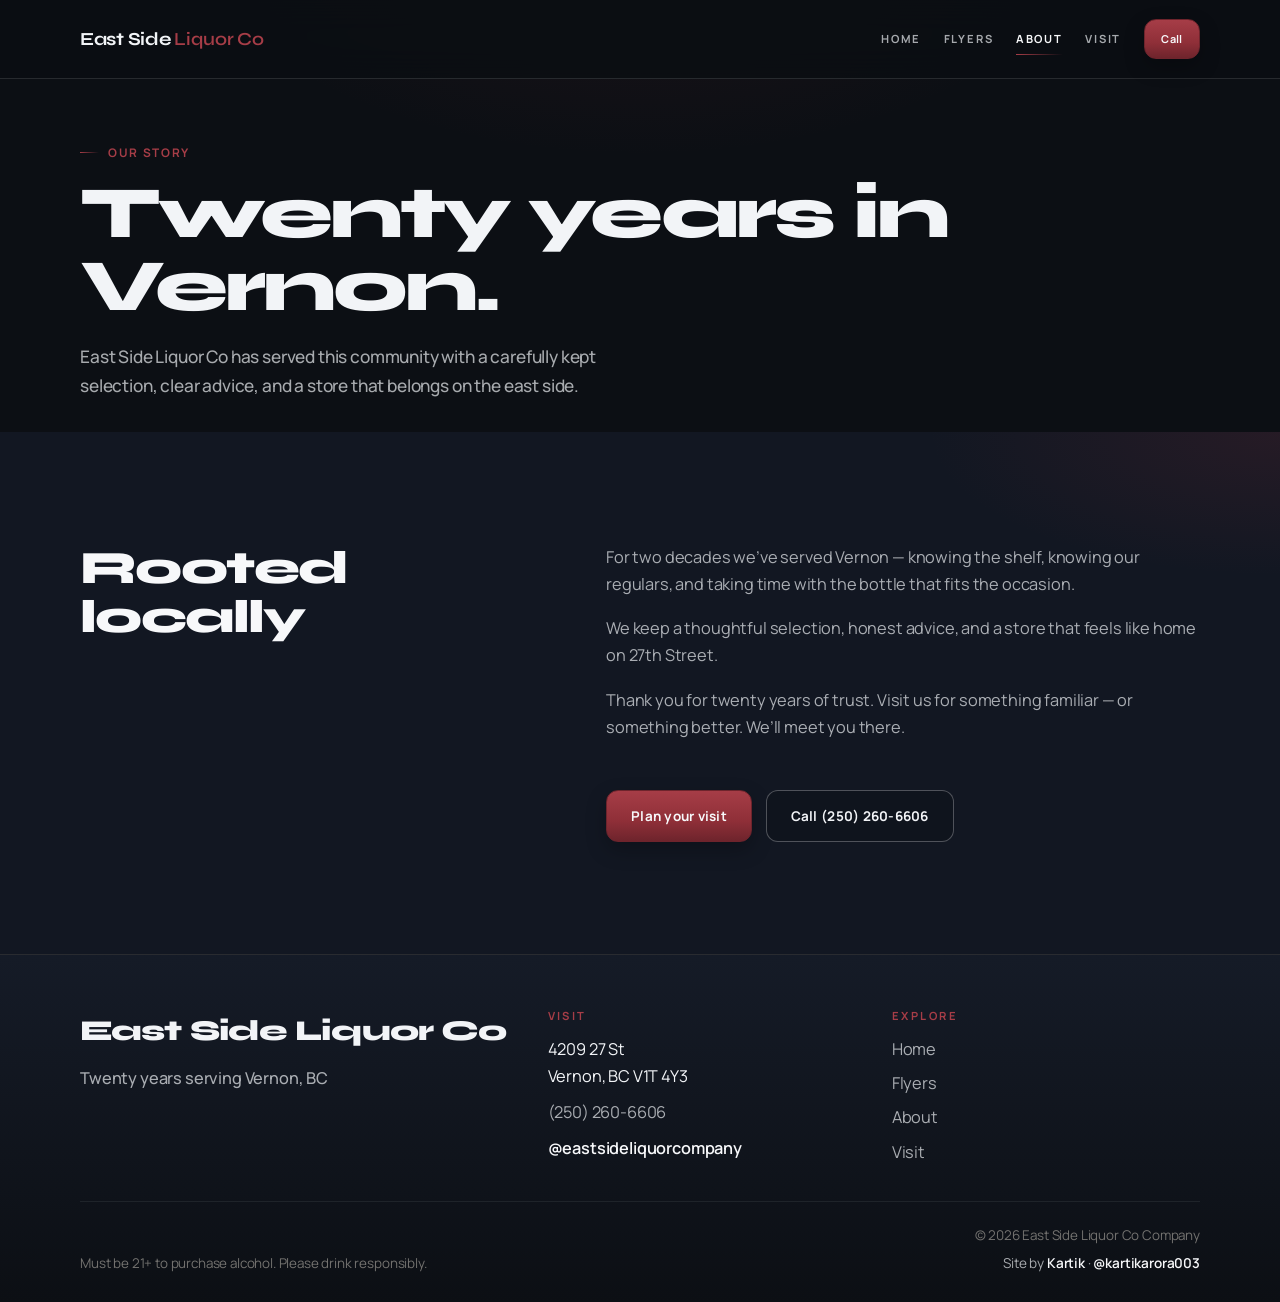
==== about.html @ 979daaba "update" ====
<!DOCTYPE html>
<html lang="en">
  <head>
    <meta charset="UTF-8" />
    <meta
      name="viewport"
      content="width=device-width, initial-scale=1, viewport-fit=cover"
    />
    <meta name="theme-color" content="#0c0f14" />
    <title>About | East Side Liquor Co</title>
    <meta
      name="description"
      content="Meet East Side Liquor Co — a neighborhood bottle shop with sharp shelves and honest advice."
    />
    <link rel="stylesheet" href="css/styles.css" />
  </head>
  <body>
    <div class="site-shell">
      <header class="header" data-header>
        <div class="container header-inner">
          <a class="brand" href="index.html" aria-label="East Side Liquor Co"
            >East Side <span>Liquor Co</span></a
          >
          <nav class="nav nav-desktop" aria-label="Primary">
            <a class="nav-link" href="index.html">Home</a>
            <a class="nav-link" href="flyers.html">Flyers</a>
            <a class="nav-link is-active" href="about.html">About</a>
            <a class="nav-link" href="visit.html">Visit</a>
            <a class="btn btn-primary" href="tel:+12502606606">Call</a>
          </nav>
          <button
            class="menu-btn"
            type="button"
            data-menu-btn
            aria-expanded="false"
            aria-controls="mobile-nav"
            aria-label="Open menu"
          >
            <span></span>
          </button>
        </div>
        <div class="container mobile-panel" id="mobile-nav" data-mobile-panel>
          <a class="nav-link" href="index.html">Home</a>
          <a class="nav-link" href="flyers.html">Flyers</a>
          <a class="nav-link is-active" href="about.html">About</a>
          <a class="nav-link" href="visit.html">Visit</a>
          <a class="btn btn-primary" href="tel:+12502606606">Call (250) 260-6606</a>
        </div>
      </header>

      <main class="site-main">
        <section class="container page-hero">
          <div class="reveal">
            <span class="section-label">Our Story</span>
            <h1 class="page-title">Twenty years in Vernon.</h1>
            <p class="page-lead">
              East Side Liquor Co has served this community with a carefully kept selection, clear
              advice, and a store that belongs on the east side.
            </p>
          </div>
        </section>

        <section class="section story">
          <div class="container story-grid">
            <div class="reveal">
              <h2 class="story-title">Rooted locally</h2>
            </div>
            <div class="story-copy reveal">
              <p>
                For two decades we’ve served Vernon — knowing the shelf, knowing our regulars, and
                taking time with the bottle that fits the occasion.
              </p>
              <p>
                We keep a thoughtful selection, honest advice, and a store that feels like home on
                27th Street.
              </p>
              <p>
                Thank you for twenty years of trust. Visit us for something familiar — or something
                better. We’ll meet you there.
              </p>
              <div class="ctas">
                <a class="btn btn-primary" href="visit.html">Plan your visit</a>
                <a class="btn btn-ghost" href="tel:+12502606606">Call (250) 260-6606</a>
              </div>
            </div>
          </div>
        </section>
      </main>

      <footer class="footer">
        <div class="container footer-grid">
          <div>
            <p class="footer-brand">East Side Liquor Co</p>
            <p class="footer-tag">Twenty years serving Vernon, BC</p>
          </div>
          <div>
            <p class="footer-label">Visit</p>
            <p>4209 27 St</p>
            <p>Vernon, BC V1T 4Y3</p>
            <a class="phone" href="tel:+12502606606">(250) 260-6606</a>
            <a
              class="social-link"
              href="https://www.instagram.com/eastsideliquorcompany/"
              target="_blank"
              rel="noopener noreferrer"
              >@eastsideliquorcompany</a
            >
          </div>
          <div>
            <p class="footer-label">Explore</p>
            <nav class="footer-links" aria-label="Footer">
              <a href="index.html">Home</a>
              <a href="flyers.html">Flyers</a>
              <a href="about.html">About</a>
              <a href="visit.html">Visit</a>
            </nav>
          </div>
        </div>
        <div class="container footer-bottom">
          <p>Must be 21+ to purchase alcohol. Please drink responsibly.</p>
          <div class="footer-meta">
            <p>© 2026 East Side Liquor Co Company</p>
            <p class="site-credit">
              Site by
              <a
                href="https://www.instagram.com/kartikarora003/"
                target="_blank"
                rel="noopener noreferrer"
                >Kartik</a
              >
              ·
              <a
                href="https://www.instagram.com/kartikarora003/"
                target="_blank"
                rel="noopener noreferrer"
                >@kartikarora003</a
              >
            </p>
          </div>
        </div>
      </footer>
    </div>
    <script src="js/main.js"></script>
  </body>
</html>
---- css/styles.css ----
@import url("https://fonts.googleapis.com/css2?family=Manrope:wght@400;500;600;700;800&family=Syne:wght@500;600;700;800&display=swap");

:root {
  --wood: #0c0f14;
  --wood-soft: #14181f;
  --panel: #1b212b;
  --parchment: #f2f4f7;
  --parchment-muted: rgba(242, 244, 247, 0.68);
  --cream: #f7f8fa;
  --oxblood: #8f2f38;
  --oxblood-soft: #a63d47;
  --oxblood-deep: #6e242c;
  --line: rgba(242, 244, 247, 0.12);
  --line-soft: rgba(242, 244, 247, 0.07);
  --shadow: 0 18px 40px rgba(0, 0, 0, 0.32);
  --radius: 12px;
  --radius-sm: 10px;
  --max: 1120px;
  --header-h: 78px;
  --font-display: "Syne", "Segoe UI", sans-serif;
  --font-body: "Manrope", "Segoe UI", sans-serif;

  /* aliases for shared component names */
  --night: var(--wood);
  --night-soft: var(--wood-soft);
  --bg: var(--wood);
  --bg-soft: var(--wood-soft);
  --surface: var(--panel);
  --ink: var(--parchment);
  --ink-soft: var(--parchment-muted);
  --muted: var(--parchment-muted);
  --accent: var(--oxblood-soft);
  --accent-soft: var(--cream);
  --accent-warm: var(--cream);
  --champagne: var(--oxblood-soft);
  --gold: var(--oxblood-soft);
  --gold-soft: var(--cream);
  --gold-deep: var(--oxblood-deep);
  --ivory: var(--parchment);
  --ivory-muted: var(--parchment-muted);
  --mist: rgba(240, 232, 220, 0.45);
  --lake: var(--cream);
}

* {
  box-sizing: border-box;
  padding: 0;
  margin: 0;
}

html {
  scroll-behavior: smooth;
  -webkit-text-size-adjust: 100%;
  text-size-adjust: 100%;
}

html,
body {
  width: 100%;
  max-width: 100%;
  overflow-x: clip;
}

body {
  min-height: 100vh;
  min-height: 100dvh;
  color: var(--parchment);
  background:
    radial-gradient(ellipse 70% 40% at 50% -10%, rgba(143, 47, 56, 0.16), transparent 55%),
    var(--wood);
  font-family: var(--font-body);
  font-size: 1.02rem;
  line-height: 1.65;
  letter-spacing: -0.01em;
  -webkit-font-smoothing: antialiased;
  padding-left: env(safe-area-inset-left);
  padding-right: env(safe-area-inset-right);
}

body.menu-open {
  overflow: hidden;
  touch-action: none;
}

a {
  color: inherit;
  text-decoration: none;
}

img,
video {
  max-width: 100%;
  display: block;
}

ul,
ol {
  list-style: none;
}

::selection {
  background: var(--oxblood);
  color: var(--cream);
}

.site-shell {
  min-height: 100vh;
  display: flex;
  flex-direction: column;
}

.site-main {
  flex: 1;
}

.container {
  width: min(100% - 2.5rem, var(--max));
  margin-inline: auto;
}

iframe {
  max-width: 100%;
  border: 0;
}

.section {
  padding: clamp(4.5rem, 9vw, 7rem) 0;
}

.section-label {
  display: inline-flex;
  align-items: center;
  gap: 0.55rem;
  margin-bottom: 0.9rem;
  color: var(--oxblood-soft);
  font-size: 0.74rem;
  font-weight: 700;
  letter-spacing: 0.14em;
  text-transform: uppercase;
}

.section-label::before {
  content: "";
  width: 1.2rem;
  height: 1px;
  background: linear-gradient(90deg, var(--oxblood-soft), transparent);
}

.section-title {
  font-family: var(--font-display);
  font-size: clamp(2.35rem, 4.8vw, 3.35rem);
  font-weight: 700;
  font-style: normal;
  line-height: 1.08;
  letter-spacing: -0.028em;
  max-width: 16ch;
  color: var(--parchment);
  background: none;
}

.section-lead {
  margin-top: 1.1rem;
  max-width: 36rem;
  color: var(--parchment-muted);
  font-size: 1.05rem;
  font-weight: 500;
}

.btn {
  position: relative;
  overflow: hidden;
  display: inline-flex;
  align-items: center;
  justify-content: center;
  gap: 0.5rem;
  min-height: 3.15rem;
  padding: 0.85rem 1.5rem;
  border: 1px solid transparent;
  border-radius: 12px;
  font-family: var(--font-body);
  font-size: 0.84rem;
  font-weight: 700;
  letter-spacing: 0.02em;
  text-transform: none;
  cursor: pointer;
  transition: transform 0.2s ease, background 0.2s ease, border-color 0.2s ease,
    color 0.2s ease, box-shadow 0.2s ease;
  -webkit-tap-highlight-color: transparent;
  touch-action: manipulation;
}

.btn::after {
  content: "";
  position: absolute;
  inset: 0;
  background: linear-gradient(
    120deg,
    transparent 20%,
    rgba(255, 255, 255, 0.14) 45%,
    transparent 70%
  );
  transform: translateX(-120%);
  transition: transform 0.55s ease;
}

.btn:hover {
  transform: translateY(-3px);
}

.btn:hover::after {
  transform: translateX(120%);
}

.btn-primary {
  background: linear-gradient(180deg, var(--oxblood-soft), var(--oxblood) 60%, var(--oxblood-deep));
  color: var(--cream);
  border-color: var(--oxblood-deep);
  box-shadow: 0 8px 20px rgba(0, 0, 0, 0.25);
}

.btn-primary:hover {
  background: linear-gradient(180deg, #b54852, var(--oxblood-soft) 55%, var(--oxblood));
  box-shadow: 0 12px 24px rgba(110, 36, 44, 0.28);
}

.btn-ghost {
  border-color: rgba(242, 244, 247, 0.28);
  color: var(--parchment);
  background: rgba(12, 15, 20, 0.35);
}

.btn-ghost:hover {
  border-color: rgba(242, 244, 247, 0.55);
  color: var(--cream);
  background: rgba(143, 47, 56, 0.22);
}

.btn-sm {
  padding: 0.55rem 0.95rem;
  font-size: 0.68rem;
}

.reveal {
  opacity: 0;
  transform: translateY(28px);
  filter: blur(4px);
  transition:
    opacity 0.85s cubic-bezier(0.22, 1, 0.36, 1),
    transform 0.85s cubic-bezier(0.22, 1, 0.36, 1),
    filter 0.85s cubic-bezier(0.22, 1, 0.36, 1);
  transition-delay: var(--reveal-delay, 0ms);
}

.reveal.is-visible {
  opacity: 1;
  transform: translateY(0);
  filter: blur(0);
}

.reveal-left {
  transform: translateX(-28px);
}

.reveal-left.is-visible {
  transform: translateX(0);
}

.reveal-scale {
  transform: translateY(18px) scale(0.96);
}

.reveal-scale.is-visible {
  transform: translateY(0) scale(1);
}

.services-row .reveal:nth-child(1),
.specials-grid .reveal:nth-child(1),
.why-list .reveal:nth-child(1),
.community-points .reveal:nth-child(1),
.promo-grid .reveal:nth-child(1) {
  --reveal-delay: 0ms;
}

.services-row .reveal:nth-child(2),
.specials-grid .reveal:nth-child(2),
.why-list .reveal:nth-child(2),
.community-points .reveal:nth-child(2),
.promo-grid .reveal:nth-child(2) {
  --reveal-delay: 90ms;
}

.services-row .reveal:nth-child(3),
.specials-grid .reveal:nth-child(3),
.why-list .reveal:nth-child(3),
.community-points .reveal:nth-child(3),
.promo-grid .reveal:nth-child(3) {
  --reveal-delay: 180ms;
}

.services-row .reveal:nth-child(4),
.specials-grid .reveal:nth-child(4),
.community-points .reveal:nth-child(4),
.promo-grid .reveal:nth-child(4) {
  --reveal-delay: 270ms;
}

.promo-grid .reveal:nth-child(5) {
  --reveal-delay: 360ms;
}

.promo-grid .reveal:nth-child(6) {
  --reveal-delay: 450ms;
}

/* Header */
.header {
  position: fixed;
  inset: 0 0 auto;
  z-index: 2100;
  min-height: var(--header-h);
  border-bottom: 1px solid transparent;
  transition: background 0.25s ease, border-color 0.25s ease, backdrop-filter 0.25s ease;
}

.header.is-scrolled,
.header:not(.header-home) {
  background: rgba(11, 14, 19, 0.88);
  border-bottom-color: var(--line);
  backdrop-filter: blur(16px);
}

.header-inner {
  height: var(--header-h);
  display: flex;
  align-items: center;
  justify-content: space-between;
  gap: 1.5rem;
}

.brand {
  font-family: var(--font-display);
  font-size: 1.15rem;
  font-weight: 700;
  letter-spacing: -0.015em;
  line-height: 1;
  text-transform: none;
  color: var(--parchment);
}

.brand span {
  color: var(--oxblood-soft);
  font-style: normal;
  font-weight: 600;
  text-transform: none;
  letter-spacing: -0.015em;
}

.nav {
  display: flex;
  align-items: center;
  gap: 1.4rem;
}

.nav-link {
  position: relative;
  font-size: 0.7rem;
  font-weight: 700;
  letter-spacing: 0.16em;
  text-transform: uppercase;
  color: var(--parchment-muted);
  transition: color 0.25s ease;
}

.nav-link::after {
  content: "";
  position: absolute;
  left: 0;
  bottom: -0.4rem;
  width: 100%;
  height: 1px;
  background: linear-gradient(90deg, var(--oxblood-soft), transparent);
  transform: scaleX(0);
  transform-origin: left center;
  transition: transform 0.35s cubic-bezier(0.22, 1, 0.36, 1);
}

.nav-link:hover,
.nav-link.is-active {
  color: var(--cream);
}

.nav-link:hover::after,
.nav-link.is-active::after {
  transform: scaleX(1);
}

.nav .btn {
  min-height: 2.45rem;
  padding: 0.5rem 1.05rem;
  font-size: 0.68rem;
}

.menu-btn {
  display: none;
  width: 2.75rem;
  height: 2.75rem;
  border: 1px solid rgba(240, 232, 220, 0.35);
  border-radius: 10px;
  background: transparent;
  color: var(--parchment);
  cursor: pointer;
  flex-shrink: 0;
  -webkit-tap-highlight-color: transparent;
}

.menu-btn span,
.menu-btn span::before,
.menu-btn span::after {
  display: block;
  width: 1.05rem;
  height: 1.5px;
  margin: 0 auto;
  background: currentColor;
  position: relative;
}

.menu-btn span::before,
.menu-btn span::after {
  content: "";
  position: absolute;
  left: 0;
}

.menu-btn span::before {
  top: -6px;
}

.menu-btn span::after {
  top: 6px;
}

.mobile-panel {
  display: none;
}

/* Hero */
.hero {
  position: relative;
  min-height: 100svh;
  display: grid;
  align-items: end;
  overflow: hidden;
  isolation: isolate;
}

.hero-visual {
  position: absolute;
  inset: 0;
  z-index: -1;
}

.hero-photo {
  position: absolute;
  inset: 0;
  width: 100%;
  height: 100%;
  object-fit: cover;
  object-position: center 35%;
  transform: scale(1.08) translate3d(0, var(--hero-shift, 0px), 0);
  will-change: transform;
  animation: drift 22s ease-in-out infinite alternate;
  filter: saturate(0.98) contrast(1.04) brightness(0.98);
  transition: transform 0.12s linear;
}

.hero-sky {
  position: absolute;
  inset: 0;
  background:
    linear-gradient(115deg, rgba(12, 15, 20, 0.9) 0%, rgba(12, 15, 20, 0.38) 48%, rgba(12, 15, 20, 0.58) 100%),
    linear-gradient(180deg, rgba(12, 15, 20, 0.22) 0%, rgba(12, 15, 20, 0.4) 45%, rgba(12, 15, 20, 0.96) 100%);
}

.hero-bloom {
  position: absolute;
  inset: 14% 8% auto auto;
  width: min(42vw, 380px);
  height: min(42vw, 380px);
  border-radius: 50%;
  background: radial-gradient(circle, rgba(143, 47, 56, 0.22), transparent 70%);
  filter: blur(18px);
  animation: pulse 8s ease-in-out infinite;
}

.hero-orb {
  position: absolute;
  border-radius: 50%;
  pointer-events: none;
  filter: blur(2px);
  opacity: 0.55;
}

.hero-orb--a {
  width: 140px;
  height: 140px;
  left: 12%;
  top: 28%;
  background: radial-gradient(circle, rgba(247, 248, 250, 0.14), transparent 70%);
  animation: float-orb 9s ease-in-out infinite;
}

.hero-orb--b {
  width: 90px;
  height: 90px;
  right: 22%;
  bottom: 22%;
  background: radial-gradient(circle, rgba(166, 61, 71, 0.28), transparent 70%);
  animation: float-orb 11s ease-in-out infinite reverse;
}

.hero-vignette {
  position: absolute;
  inset: 0;
  box-shadow: inset 0 0 110px 36px rgba(0, 0, 0, 0.32);
  pointer-events: none;
}

.hero-content {
  position: relative;
  z-index: 1;
  padding: calc(var(--header-h) + 4.5rem) 0 5.5rem;
  max-width: 44rem;
}

.kicker {
  display: inline-flex;
  align-items: center;
  gap: 0.55rem;
  margin-bottom: 1rem;
  padding: 0.38rem 0.8rem;
  border: 1px solid rgba(166, 61, 71, 0.35);
  border-radius: 10px;
  background: rgba(143, 47, 56, 0.14);
  color: var(--cream);
  font-size: 0.74rem;
  font-weight: 700;
  letter-spacing: 0.1em;
  text-transform: uppercase;
  animation: rise 0.9s ease both;
}

.kicker::before {
  content: "";
  width: 0.4rem;
  height: 0.4rem;
  border-radius: 50%;
  background: var(--oxblood-soft);
}

.hero-rule {
  display: none;
}

.brand-hero {
  display: grid;
  gap: 0.02em;
  animation: rise 1.05s ease 0.08s both;
}

.brand-top,
.brand-bottom {
  font-family: var(--font-display);
  line-height: 0.9;
}

.brand-top {
  font-size: clamp(3.7rem, 11vw, 6.6rem);
  font-weight: 700;
  font-style: normal;
  color: var(--parchment);
  letter-spacing: -0.04em;
  text-shadow: 0 8px 28px rgba(0, 0, 0, 0.4);
  text-transform: none;
}

.brand-bottom {
  font-size: clamp(2.4rem, 7.5vw, 4.4rem);
  font-weight: 600;
  letter-spacing: -0.025em;
  text-transform: none;
  color: var(--cream);
  text-shadow: 0 6px 22px rgba(0, 0, 0, 0.3);
}

.tagline {
  margin-top: 1.35rem;
  max-width: 32rem;
  color: var(--parchment-muted);
  font-size: clamp(1.05rem, 2vw, 1.2rem);
  font-style: normal;
  font-weight: 500;
  animation: rise 1.15s ease 0.12s both;
}

.ctas {
  display: flex;
  flex-wrap: wrap;
  gap: 0.85rem;
  margin-top: 2rem;
  animation: rise 1.25s ease 0.18s both;
}

.hero-status {
  display: flex;
  flex-wrap: wrap;
  align-items: center;
  gap: 0.85rem;
  margin-top: 1.4rem;
  color: var(--parchment-muted);
  font-size: 0.92rem;
}

/* Promo motion banner */
.promo-banner {
  position: relative;
  z-index: 3;
  overflow: hidden;
  border-block: 1px solid rgba(166, 61, 71, 0.35);
  background: linear-gradient(90deg, #1a1216 0%, #2a1518 45%, #1a1216 100%);
  mask-image: linear-gradient(90deg, transparent, #000 4%, #000 96%, transparent);
}

.promo-banner__track {
  display: flex;
  width: max-content;
  animation: promo-marquee 40s linear infinite;
}

.promo-banner:hover .promo-banner__track {
  animation-play-state: paused;
}

.promo-banner__group {
  display: flex;
  align-items: center;
  gap: 1.35rem;
  padding: 0.85rem 1.35rem;
  white-space: nowrap;
}

.promo-banner__item {
  color: var(--parchment-muted);
  font-size: 0.92rem;
  font-weight: 500;
  letter-spacing: 0.01em;
}

.promo-banner__item strong {
  color: var(--cream);
  font-weight: 700;
  letter-spacing: 0.04em;
  text-transform: uppercase;
  font-size: 0.78rem;
}

.promo-banner__dot {
  width: 0.35rem;
  height: 0.35rem;
  border-radius: 50%;
  background: var(--oxblood-soft);
  box-shadow: 0 0 10px rgba(166, 61, 71, 0.55);
  flex-shrink: 0;
}

@keyframes promo-marquee {
  from {
    transform: translateX(0);
  }
  to {
    transform: translateX(-50%);
  }
}

/* Services */
.services {
  padding: 2rem 0 0;
  margin-top: 0;
  position: relative;
  z-index: 2;
}

.services-row {
  display: grid;
  grid-template-columns: repeat(4, 1fr);
  gap: 0.75rem;
}

.service {
  position: relative;
  padding: 1.35rem 1.2rem;
  border: 1px solid var(--line);
  border-radius: var(--radius);
  background: linear-gradient(165deg, rgba(27, 33, 43, 0.96), rgba(14, 17, 23, 0.92));
  box-shadow: var(--shadow);
  transition: border-color 0.25s ease, transform 0.25s ease, background 0.25s ease;
}

.service:hover {
  border-color: transparent;
  transform: translateY(-5px);
  background: linear-gradient(165deg, rgba(32, 39, 51, 0.98), rgba(16, 19, 26, 0.95));
  box-shadow: 0 18px 36px rgba(0, 0, 0, 0.3);
}

/* Animated hover frame lines */
.hover-lines {
  position: relative;
  isolation: isolate;
}

.hover-lines::before,
.hover-lines::after {
  content: "";
  position: absolute;
  inset: 0;
  pointer-events: none;
  z-index: 2;
  transition: transform 0.5s cubic-bezier(0.22, 1, 0.36, 1);
}

.hover-lines::before {
  border-top: 1px solid rgba(247, 248, 250, 0.8);
  border-bottom: 1px solid rgba(247, 248, 250, 0.8);
  transform: scaleX(0);
  transform-origin: center;
}

.hover-lines::after {
  border-left: 1px solid rgba(166, 61, 71, 0.9);
  border-right: 1px solid rgba(166, 61, 71, 0.9);
  transform: scaleY(0);
  transform-origin: center;
}

.hover-lines:hover::before,
.hover-lines:focus-within::before {
  transform: scaleX(1);
}

.hover-lines:hover::after,
.hover-lines:focus-within::after {
  transform: scaleY(1);
}

.service span {
  display: inline-block;
  margin-bottom: 0.65rem;
  color: var(--gold);
  font-size: 0.85rem;
}

.service h3 {
  font-family: var(--font-display);
  font-size: 1.25rem;
  font-style: normal;
  font-weight: 700;
  letter-spacing: -0.02em;
  margin-bottom: 0.4rem;
}

.service p {
  color: var(--parchment-muted);
  font-size: 0.92rem;
}

/* Why */
.why {
  background:
    radial-gradient(ellipse 45% 40% at 0% 0%, rgba(143, 47, 56, 0.12), transparent 55%),
    var(--wood);
}

.why-list {
  margin-top: 3rem;
  display: grid;
  grid-template-columns: repeat(3, 1fr);
  gap: 1rem;
}

.why-item {
  display: grid;
  gap: 0.75rem;
  padding: 1.55rem 1.35rem;
  border: 1px solid var(--line-soft);
  border-radius: var(--radius);
  background: linear-gradient(165deg, rgba(28, 35, 50, 0.9), rgba(14, 18, 26, 0.75));
  transition: border-color 0.25s ease, transform 0.25s ease, background 0.25s ease;
}

.why-item:hover {
  border-color: transparent;
  transform: translateY(-4px);
  background: linear-gradient(165deg, rgba(36, 45, 64, 0.95), rgba(16, 20, 30, 0.85));
  box-shadow: var(--shadow);
}

/* Delivery — luxury panel */
.delivery {
  position: relative;
  overflow: hidden;
  padding-block: clamp(3.75rem, 8vw, 6.5rem);
  background:
    radial-gradient(ellipse 45% 60% at 8% 40%, rgba(143, 47, 56, 0.18), transparent 60%),
    radial-gradient(ellipse 40% 50% at 92% 70%, rgba(166, 61, 71, 0.1), transparent 55%),
    linear-gradient(180deg, #0b0e13 0%, #12171f 48%, #0b0e13 100%);
}

.delivery-glow {
  position: absolute;
  inset: 12% auto auto 58%;
  width: min(48vw, 480px);
  height: min(48vw, 480px);
  border-radius: 50%;
  background: radial-gradient(circle, rgba(166, 61, 71, 0.16), transparent 70%);
  pointer-events: none;
  animation: delivery-pulse 8s ease-in-out infinite;
}

.delivery-sheen {
  position: absolute;
  inset: 0;
  pointer-events: none;
  background: linear-gradient(
    105deg,
    transparent 35%,
    rgba(247, 248, 250, 0.03) 48%,
    transparent 62%
  );
  background-size: 220% 100%;
  animation: delivery-sheen 9s ease-in-out infinite;
}

.delivery-panel {
  position: relative;
  z-index: 1;
  padding: clamp(1.75rem, 4vw, 3rem);
  border: 1px solid rgba(242, 244, 247, 0.1);
  border-radius: 18px;
  background:
    linear-gradient(145deg, rgba(28, 33, 42, 0.72), rgba(12, 15, 20, 0.88)),
    rgba(16, 19, 25, 0.9);
  box-shadow:
    0 0 0 1px rgba(166, 61, 71, 0.08) inset,
    0 28px 60px rgba(0, 0, 0, 0.35);
  backdrop-filter: blur(10px);
  overflow: hidden;
}

.delivery-panel::before {
  content: "";
  position: absolute;
  inset: 0 0 auto;
  height: 1px;
  background: linear-gradient(
    90deg,
    transparent,
    rgba(196, 106, 114, 0.55),
    rgba(247, 248, 250, 0.35),
    rgba(196, 106, 114, 0.45),
    transparent
  );
}

.delivery-layout {
  display: grid;
  grid-template-columns: 0.92fr 1.08fr;
  gap: clamp(2rem, 5vw, 3.75rem);
  align-items: center;
}

.delivery-intro .section-title {
  max-width: 10ch;
  font-size: clamp(2.8rem, 6.5vw, 4.35rem);
  letter-spacing: -0.04em;
  line-height: 0.95;
}

.delivery-intro .section-lead {
  max-width: 34ch;
  color: rgba(242, 244, 247, 0.72);
  font-size: 1.05rem;
}

.delivery-rule {
  width: 0;
  max-width: 5.5rem;
  height: 1px;
  margin: 1.6rem 0 1rem;
  background: linear-gradient(90deg, var(--oxblood-soft), transparent);
  transition: width 1.1s cubic-bezier(0.22, 1, 0.36, 1) 0.2s;
}

.delivery-panel.is-visible .delivery-rule {
  width: 5.5rem;
}

.delivery-note {
  font-size: 0.72rem;
  font-weight: 600;
  letter-spacing: 0.16em;
  text-transform: uppercase;
  color: rgba(242, 244, 247, 0.45);
}

.delivery-options {
  display: grid;
  gap: 0;
  border-top: 1px solid rgba(242, 244, 247, 0.1);
}

.delivery-option {
  display: grid;
  grid-template-columns: 3.2rem 1fr auto;
  align-items: center;
  gap: 1rem 1.25rem;
  padding: 1.35rem 0.35rem 1.35rem 0;
  text-decoration: none;
  color: inherit;
  border-bottom: 1px solid rgba(242, 244, 247, 0.1);
  transition: background 0.35s ease, padding 0.35s ease;
}

.delivery-option:hover {
  background: linear-gradient(90deg, rgba(166, 61, 71, 0.08), transparent 70%);
  padding-left: 0.55rem;
}

.delivery-option__num {
  font-family: var(--font-display);
  font-size: 0.78rem;
  font-weight: 700;
  letter-spacing: 0.14em;
  color: var(--oxblood-soft);
}

.delivery-option__name {
  display: block;
  font-family: var(--font-display);
  font-size: 1.45rem;
  font-weight: 700;
  letter-spacing: -0.03em;
  color: var(--cream);
  margin-bottom: 0.25rem;
  transition: color 0.3s ease;
}

.delivery-option__text {
  display: block;
  color: var(--parchment-muted);
  font-size: 0.93rem;
  line-height: 1.45;
  max-width: 34ch;
}

.delivery-option__cta {
  font-size: 0.7rem;
  font-weight: 700;
  letter-spacing: 0.14em;
  text-transform: uppercase;
  color: rgba(242, 244, 247, 0.5);
  white-space: nowrap;
  transition: color 0.3s ease, transform 0.3s ease;
}

.delivery-option:hover .delivery-option__name,
.delivery-option:hover .delivery-option__cta {
  color: var(--cream);
}

.delivery-option:hover .delivery-option__cta {
  transform: translateX(4px);
}

.delivery-option--call .delivery-option__cta {
  color: var(--oxblood-soft);
}

@keyframes delivery-pulse {
  0%,
  100% {
    opacity: 0.55;
    transform: scale(1);
  }
  50% {
    opacity: 0.95;
    transform: scale(1.06);
  }
}

@keyframes delivery-sheen {
  0%,
  100% {
    background-position: 120% 0;
  }
  50% {
    background-position: -20% 0;
  }
}

/* Community */
.community {
  position: relative;
  overflow: hidden;
  background:
    radial-gradient(ellipse 55% 45% at 90% 0%, rgba(143, 47, 56, 0.16), transparent 58%),
    linear-gradient(180deg, #12161d 0%, var(--wood) 100%);
}

.community-layout {
  display: grid;
  grid-template-columns: 1.05fr 0.95fr;
  gap: 3rem;
  align-items: center;
}

.community-years {
  margin: 0.2rem 0 0.1rem;
  font-family: var(--font-display);
  font-size: clamp(5.4rem, 14vw, 8.2rem);
  font-weight: 700;
  font-style: normal;
  line-height: 0.85;
  color: transparent;
  letter-spacing: -0.05em;
  background: linear-gradient(135deg, #f7f8fa 8%, var(--oxblood-soft) 72%, #c46a72 100%);
  -webkit-background-clip: text;
  background-clip: text;
  filter: drop-shadow(0 14px 24px rgba(110, 36, 44, 0.2));
  animation: community-glow 5s ease-in-out infinite;
}

.community-intro .section-title {
  max-width: 14ch;
}

.community-rule {
  width: 0;
  max-width: 7.5rem;
  height: 2px;
  margin: 1.5rem 0 1rem;
  background: linear-gradient(90deg, var(--oxblood-soft), rgba(196, 106, 114, 0.5), transparent);
  transition: width 1.1s cubic-bezier(0.22, 1, 0.36, 1) 0.15s;
}

.community-intro.is-visible .community-rule {
  width: 7.5rem;
}

.community-note {
  color: var(--cream);
  font-style: normal;
  font-weight: 600;
  font-size: 1.02rem;
  max-width: 28rem;
}

.community-points {
  list-style: none;
  display: grid;
  gap: 0.85rem;
}

.community-point {
  padding: 1.3rem 1.25rem;
  border: 1px solid var(--line-soft);
  border-radius: var(--radius);
  background: rgba(27, 33, 43, 0.72);
  backdrop-filter: blur(8px);
  transition: transform 0.3s ease, background 0.3s ease, border-color 0.3s ease,
    box-shadow 0.3s ease;
}

.community-point:hover {
  transform: translateX(6px);
  border-color: transparent;
  background: rgba(32, 39, 51, 0.92);
  box-shadow: 0 14px 30px rgba(0, 0, 0, 0.25);
}

.community-point h3 {
  font-family: var(--font-display);
  font-size: 1.3rem;
  font-style: normal;
  font-weight: 700;
  letter-spacing: -0.02em;
  margin-bottom: 0.4rem;
  color: var(--cream);
}

.community-point p {
  color: var(--parchment-muted);
  font-size: 0.95rem;
}

@keyframes community-glow {
  0%,
  100% {
    filter: drop-shadow(0 14px 24px rgba(110, 36, 44, 0.18));
  }
  50% {
    filter: drop-shadow(0 18px 30px rgba(143, 47, 56, 0.28));
  }
}

.why-num {
  font-family: var(--font-display);
  font-size: 1.5rem;
  font-style: normal;
  font-weight: 800;
  color: var(--oxblood-soft);
  line-height: 1;
  letter-spacing: -0.03em;
}

.why-item h3 {
  font-family: var(--font-display);
  font-size: 1.4rem;
  font-style: normal;
  font-weight: 700;
  letter-spacing: -0.02em;
}

.why-item p {
  color: var(--parchment-muted);
}

/* Specials */
.specials {
  background: linear-gradient(180deg, #121722 0%, var(--wood) 100%);
}

/* In-store promo photos */
.store-promos {
  background:
    radial-gradient(ellipse 50% 40% at 80% 0%, rgba(143, 47, 56, 0.12), transparent 55%),
    linear-gradient(180deg, #10141b 0%, var(--wood) 100%);
}

.promo-grid {
  margin-top: 2.75rem;
  display: grid;
  grid-template-columns: repeat(3, 1fr);
  gap: 0.9rem;
}

.promo-shot {
  position: relative;
  overflow: hidden;
  border: 1px solid var(--line-soft);
  border-radius: var(--radius);
  background: #12161d;
  min-height: 320px;
  isolation: isolate;
  transition: transform 0.35s ease, border-color 0.35s ease, box-shadow 0.35s ease;
}

.promo-shot:hover {
  transform: translateY(-5px);
  border-color: rgba(166, 61, 71, 0.4);
  box-shadow: 0 22px 40px rgba(0, 0, 0, 0.32);
}

.promo-shot img {
  position: absolute;
  inset: 0;
  width: 100%;
  height: 100%;
  object-fit: cover;
  transition: transform 0.7s ease, filter 0.35s ease;
  filter: brightness(0.88);
}

.promo-shot:hover img {
  transform: scale(1.05);
  filter: brightness(0.95);
}

.promo-shot__meta {
  position: absolute;
  inset: auto 0 0;
  padding: 1.35rem 1.2rem 1.25rem;
  background: linear-gradient(180deg, transparent, rgba(8, 10, 14, 0.94) 42%);
}

.promo-shot__tag {
  margin-bottom: 0.35rem;
  font-size: 0.68rem;
  font-weight: 700;
  letter-spacing: 0.14em;
  text-transform: uppercase;
  color: var(--oxblood-soft);
}

.promo-shot__meta h3 {
  font-family: var(--font-display);
  font-size: 1.35rem;
  font-weight: 700;
  letter-spacing: -0.02em;
  color: var(--cream);
  margin-bottom: 0.3rem;
}

.promo-shot__meta p {
  color: rgba(242, 244, 247, 0.72);
  font-size: 0.9rem;
  line-height: 1.4;
}

.promo-shot__price {
  margin-top: 0.65rem;
}

.promo-shot__price span {
  font-family: var(--font-display);
  font-size: 1.2rem;
  font-weight: 700;
  color: var(--cream);
}

.specials-grid {
  margin-top: 2.75rem;
  display: grid;
  grid-template-columns: repeat(4, 1fr);
  gap: 1rem;
}

.specials-ctas {
  margin-top: 2rem;
}

.special-card {
  position: relative;
  overflow: hidden;
  isolation: isolate;
  padding: 1.6rem 1.4rem;
  border: 1px solid var(--line);
  border-radius: var(--radius);
  background: linear-gradient(160deg, #243044, #121722);
  transition: border-color 0.3s ease, transform 0.35s cubic-bezier(0.22, 1, 0.36, 1),
    box-shadow 0.35s ease;
}

.special-card::before {
  content: "";
  position: absolute;
  top: 0;
  left: -40%;
  width: 40%;
  height: 100%;
  background: linear-gradient(
    100deg,
    transparent,
    rgba(247, 248, 250, 0.08),
    transparent
  );
  transform: skewX(-18deg);
  transition: left 0.65s ease;
  pointer-events: none;
  z-index: 1;
}

.special-card:nth-child(2) {
  transform: none;
}

.special-card:hover,
.special-card:nth-child(2):hover {
  transform: translateY(-6px) scale(1.01);
  border-color: rgba(166, 61, 71, 0.4);
  box-shadow: 0 20px 44px rgba(0, 0, 0, 0.38);
}

.special-card:hover::before {
  left: 120%;
}

.special-card .tile-spot {
  z-index: 0;
}

.special-card:hover .tile-spot {
  opacity: 1;
}

.special-tag {
  display: inline-block;
  margin-bottom: 0.75rem;
  color: var(--gold);
  font-size: 0.7rem;
  font-weight: 700;
  letter-spacing: 0.2em;
  text-transform: uppercase;
}

.special-card h3 {
  font-family: var(--font-display);
  font-size: 1.45rem;
  font-style: normal;
  font-weight: 700;
  letter-spacing: -0.02em;
  margin-bottom: 0.5rem;
}

.special-card p {
  color: var(--parchment-muted);
}

.special-price {
  margin-top: 1rem !important;
  color: var(--cream) !important;
  font-family: var(--font-display);
  font-size: 1.45rem;
  font-style: normal;
  font-weight: 700;
}

.special-price s {
  margin-left: 0.4rem;
  color: var(--mist);
  font-family: var(--font-body);
  font-size: 0.9rem;
  font-style: normal;
}

.special-price small {
  margin-left: 0.45rem;
  font-family: var(--font-body);
  font-size: 0.85rem;
  font-weight: 600;
  color: var(--parchment-muted);
}

.special-card--veterans {
  background: linear-gradient(160deg, rgba(143, 47, 56, 0.28), #121722 55%);
  border-color: rgba(166, 61, 71, 0.35);
}

/* Loyalty / points */
.loyalty-strip {
  padding-top: 0;
  background: var(--wood);
}

.loyalty-banner {
  position: relative;
  overflow: hidden;
  padding: 2rem 2.1rem;
  border: 1px solid rgba(166, 61, 71, 0.35);
  border-radius: var(--radius);
  background: linear-gradient(
    135deg,
    rgba(143, 47, 56, 0.22) 0%,
    rgba(27, 33, 43, 0.95) 45%,
    #14181f 100%
  );
  box-shadow: var(--shadow);
}

.loyalty-banner__glow {
  position: absolute;
  top: -40%;
  right: -8%;
  width: 260px;
  height: 260px;
  background: radial-gradient(circle, rgba(166, 61, 71, 0.22) 0%, transparent 70%);
  pointer-events: none;
}

.loyalty-banner__inner {
  position: relative;
  z-index: 1;
}

.loyalty-banner__badge {
  display: inline-block;
  padding: 0.35rem 0.85rem;
  margin-bottom: 1.15rem;
  border-radius: 10px;
  background: var(--oxblood);
  color: var(--cream);
  font-size: 0.7rem;
  font-weight: 800;
  letter-spacing: 0.08em;
  text-transform: uppercase;
}

.loyalty-banner__main {
  display: flex;
  align-items: center;
  gap: 1.6rem;
  flex-wrap: wrap;
}

.loyalty-banner__rate {
  flex-shrink: 0;
  font-family: var(--font-display);
  font-size: clamp(3.2rem, 7vw, 4.6rem);
  font-weight: 700;
  line-height: 1;
  letter-spacing: -0.04em;
  color: var(--cream);
}

#loyalty-banner.is-visible .loyalty-banner__rate,
.loyalty-banner.is-visible .loyalty-banner__rate {
  animation:
    pop-in 0.7s cubic-bezier(0.22, 1, 0.36, 1) both,
    float-soft 4.5s ease-in-out 0.7s infinite;
}

.loyalty-banner__title {
  font-family: var(--font-display);
  font-size: clamp(1.4rem, 2.8vw, 1.9rem);
  font-weight: 700;
  letter-spacing: -0.02em;
  color: var(--parchment);
  margin-bottom: 0.45rem;
  line-height: 1.2;
  max-width: none;
}

.loyalty-banner__desc {
  color: var(--parchment-muted);
  font-size: 1rem;
  line-height: 1.65;
  max-width: 36rem;
}

/* Featured */
.featured {
  background: var(--wood);
}

.featured-head {
  display: flex;
  justify-content: space-between;
  gap: 1.5rem;
  align-items: end;
  flex-wrap: wrap;
}

.filter-bar {
  display: flex;
  flex-wrap: wrap;
  gap: 0.45rem;
  max-width: 100%;
}

.filter-btn {
  min-height: 2.35rem;
  padding: 0.4rem 0.95rem;
  border-radius: var(--radius);
  border: 1px solid var(--line);
  background: transparent;
  color: var(--parchment-muted);
  font: inherit;
  font-size: 0.72rem;
  font-weight: 700;
  letter-spacing: 0.1em;
  text-transform: uppercase;
  cursor: pointer;
  transition: background 0.2s ease, color 0.2s ease, border-color 0.2s ease;
}

.filter-btn:hover,
.filter-btn.is-active {
  color: var(--cream);
  background: linear-gradient(180deg, var(--oxblood-soft), var(--oxblood));
  border-color: var(--oxblood-deep);
}

.product-grid {
  margin-top: 2.5rem;
  display: grid;
  grid-template-columns: repeat(3, 1fr);
  gap: 1rem;
}

.product-card {
  overflow: hidden;
  border: 1px solid var(--line-soft);
  border-radius: var(--radius);
  background: rgba(18, 23, 34, 0.85);
  transition: border-color 0.25s ease, transform 0.25s ease;
}

.product-card:hover {
  transform: translateY(-4px);
  border-color: var(--line);
  box-shadow: var(--shadow);
}

.product-card img {
  width: 100%;
  height: 190px;
  object-fit: cover;
  filter: saturate(1.05) contrast(1.04);
  transition: transform 0.65s ease;
}

.product-card:hover img {
  transform: scale(1.05);
}

.product-body {
  padding: 1.15rem 1.2rem 1.3rem;
}

.product-cat {
  color: var(--gold);
  font-size: 0.7rem;
  font-weight: 700;
  letter-spacing: 0.18em;
  text-transform: uppercase;
  margin-bottom: 0.4rem;
}

.product-body h3 {
  font-family: var(--font-display);
  font-size: 1.35rem;
  font-style: normal;
  font-weight: 700;
  letter-spacing: -0.02em;
  margin-bottom: 0.35rem;
}

.product-body p {
  color: var(--parchment-muted);
  font-size: 0.92rem;
}

.product-price {
  margin-top: 0.7rem !important;
  color: var(--gold-soft) !important;
  font-weight: 700 !important;
}

/* Categories */
.categories {
  background: linear-gradient(180deg, #121722, var(--wood));
}

.cat-grid {
  margin-top: 2.75rem;
  display: grid;
  grid-template-columns: repeat(4, 1fr);
  gap: 0.85rem;
}

.tile {
  position: relative;
  display: block;
  min-height: 320px;
  overflow: hidden;
  border: 1px solid var(--line-soft);
  border-radius: var(--radius);
  isolation: isolate;
  transition: border-color 0.3s ease, transform 0.3s ease;
}

.tile:hover {
  transform: translateY(-4px);
  border-color: rgba(240, 232, 220, 0.35);
  box-shadow: 0 16px 36px rgba(0, 0, 0, 0.3);
}

.tile img {
  position: absolute;
  inset: 0;
  width: 100%;
  height: 100%;
  object-fit: cover;
  z-index: -2;
  filter: brightness(0.72) sepia(0.2) saturate(0.85);
  transition: transform 0.7s ease, filter 0.35s ease;
}

.tile:hover img {
  transform: scale(1.07);
  filter: brightness(0.82) sepia(0.12) saturate(0.95);
}

.tile-shade {
  position: absolute;
  inset: 0;
  z-index: -1;
  background: linear-gradient(180deg, rgba(11, 14, 19, 0.1) 10%, rgba(11, 14, 19, 0.9) 85%);
}

.tile-spot {
  position: absolute;
  inset: 0;
  opacity: 0;
  pointer-events: none;
  transition: opacity 0.3s ease;
  background: radial-gradient(
    240px circle at var(--spot-x, 50%) var(--spot-y, 40%),
    rgba(166, 61, 71, 0.28),
    transparent 55%
  );
}

.tile:hover .tile-spot,
[data-spotlight]:hover .tile-spot {
  opacity: 1;
}

.tile-copy {
  position: relative;
  z-index: 1;
  display: flex;
  flex-direction: column;
  justify-content: flex-end;
  min-height: 320px;
  padding: 1.35rem 1.2rem;
}

.tile-copy h3 {
  font-family: var(--font-display);
  font-size: clamp(1.7rem, 3vw, 2.15rem);
  font-style: normal;
  font-weight: 800;
  letter-spacing: -0.03em;
  color: var(--cream);
}

.tile-copy p {
  margin-top: 0.5rem;
  color: var(--parchment-muted);
  font-size: 0.92rem;
  max-width: 26ch;
}

/* Gallery */
.gallery {
  background:
    radial-gradient(ellipse 50% 40% at 100% 0%, rgba(143, 47, 56, 0.14), transparent 55%),
    var(--wood);
}

.mosaic {
  margin-top: 2.75rem;
  display: grid;
  grid-template-columns: 1.2fr 1fr 1fr;
  grid-template-rows: 240px 240px;
  gap: 0.85rem;
}

.mosaic .frame:nth-child(1) {
  grid-column: 1;
  grid-row: 1 / span 2;
}

.mosaic .frame:nth-child(4) {
  grid-column: 2 / span 2;
  grid-row: 2;
}

.mosaic--store {
  grid-template-columns: repeat(3, 1fr);
  grid-template-rows: 260px 260px;
}

.mosaic--store .frame:nth-child(1),
.mosaic--store .frame:nth-child(4) {
  grid-column: auto;
  grid-row: auto;
}

.mosaic--store .frame:nth-child(1) {
  grid-column: 1 / span 2;
}

.mosaic--store .frame img {
  filter: brightness(0.9) saturate(1.05);
}

.mosaic--store .frame:hover img {
  filter: brightness(0.98) saturate(1.08);
}

.frame {
  position: relative;
  overflow: hidden;
  border: 1px solid var(--line-soft);
  min-height: 220px;
  isolation: isolate;
  transition: border-color 0.3s ease, transform 0.3s ease;
}

.frame:hover {
  transform: translateY(-3px);
  border-color: rgba(240, 232, 220, 0.35);
  z-index: 2;
}

.frame img {
  position: absolute;
  inset: 0;
  width: 100%;
  height: 100%;
  object-fit: cover;
  filter: sepia(0.18) saturate(0.85) brightness(0.88);
  transition: transform 0.7s ease, filter 0.35s ease;
}

.frame:hover img {
  transform: scale(1.05);
  filter: sepia(0.08) saturate(0.95) brightness(0.95);
}

.frame-spot {
  display: none;
}

.frame-caption {
  position: absolute;
  inset: auto 0 0;
  padding: 1.1rem 1.15rem;
  background: linear-gradient(180deg, transparent, rgba(11, 14, 19, 0.9));
}

.frame-caption span {
  font-family: var(--font-display);
  font-size: 1.45rem;
  font-style: italic;
  color: var(--cream);
}

/* Video */
.video-section {
  background: #121722;
}

.video-stage {
  position: relative;
  margin-top: 2.5rem;
  border: 1px solid var(--line);
  border-radius: var(--radius);
  overflow: hidden;
  background: #121722;
  transition: border-color 0.3s ease, transform 0.3s ease;
}

.video-stage:hover {
  border-color: rgba(166, 61, 71, 0.35);
  transform: translateY(-3px);
  box-shadow: 0 16px 36px rgba(0, 0, 0, 0.3);
}

.video-placeholder {
  position: relative;
  aspect-ratio: 16 / 9;
  display: grid;
  place-items: center;
}

.video-placeholder img {
  position: absolute;
  inset: 0;
  width: 100%;
  height: 100%;
  object-fit: cover;
  filter: brightness(0.35) saturate(0.9);
  transition: transform 0.7s ease, filter 0.35s ease;
}

.video-stage:hover .video-placeholder img {
  transform: scale(1.03);
  filter: brightness(0.42) saturate(1);
}

.video-copy {
  position: relative;
  z-index: 1;
  display: grid;
  justify-items: center;
  gap: 0.55rem;
  text-align: center;
  padding: 1.5rem;
}

.video-copy .ready {
  font-family: var(--font-display);
  font-size: clamp(1.9rem, 4vw, 2.8rem);
  font-style: normal;
  font-weight: 700;
  letter-spacing: -0.03em;
  color: var(--cream);
}

.video-copy .hint {
  max-width: 28rem;
  color: var(--parchment-muted);
}

.video-stage video,
.store-video {
  display: block;
  width: 100%;
  aspect-ratio: 16 / 9;
  object-fit: contain;
  background: #0c0f14;
}

/* Reviews */
.reviews {
  background: var(--wood);
}

.score {
  display: flex;
  align-items: center;
  gap: 1rem;
  margin-top: 1.5rem;
}

.average {
  font-family: var(--font-display);
  font-size: clamp(3.3rem, 6vw, 4.6rem);
  font-style: italic;
  line-height: 0.9;
  color: var(--gold);
}

.stars {
  color: var(--gold);
  letter-spacing: 0.08em;
}

.count {
  margin-top: 0.2rem;
  color: var(--parchment-muted);
  font-size: 0.9rem;
}

.review-grid {
  margin-top: 2.5rem;
  display: grid;
  grid-template-columns: repeat(4, 1fr);
  gap: 0.85rem;
}

.review-card {
  position: relative;
  display: grid;
  gap: 0.85rem;
  min-height: 100%;
  padding: 1.4rem 1.25rem;
  border: 1px solid var(--line-soft);
  background: linear-gradient(165deg, rgba(28, 35, 50, 0.95), rgba(14, 18, 26, 0.85));
  border-radius: var(--radius);
  overflow: hidden;
  transition: border-color 0.25s ease, transform 0.25s ease;
}

.review-card:hover {
  transform: translateY(-4px);
  border-color: var(--line);
}

.review-spot {
  display: none;
}

.review-card blockquote {
  color: var(--parchment);
  font-family: var(--font-display);
  font-size: 1.15rem;
  font-style: italic;
  line-height: 1.4;
}

.review-card .name {
  margin-top: auto;
  color: var(--gold);
  font-size: 0.72rem;
  font-weight: 700;
  letter-spacing: 0.16em;
  text-transform: uppercase;
}

/* Map */
.map-section {
  background:
    radial-gradient(ellipse 50% 40% at 100% 0%, rgba(143, 47, 56, 0.12), transparent 55%),
    #121722;
}

.map-status {
  margin-top: 1rem;
}

.map-layout {
  margin-top: 2.75rem;
  display: grid;
  grid-template-columns: 0.95fr 1.05fr;
  gap: 1rem;
}

.map-info {
  display: grid;
  gap: 1.5rem;
  padding: 1.7rem 1.5rem;
  border: 1px solid var(--line);
  border-radius: var(--radius);
  background: linear-gradient(160deg, #243044, #121722);
  transition: border-color 0.25s ease;
}

.map-info:hover {
  border-color: rgba(166, 61, 71, 0.35);
}

.block-title {
  margin-bottom: 0.65rem;
  color: var(--gold);
  font-size: 0.7rem;
  font-weight: 700;
  letter-spacing: 0.22em;
  text-transform: uppercase;
}

.address-line {
  font-family: var(--font-display);
  font-size: 1.4rem;
  font-style: normal;
  font-weight: 700;
  letter-spacing: -0.02em;
  margin-bottom: 0.2rem;
}

.hours-list {
  display: grid;
  gap: 0.4rem;
}

.hours-list li {
  display: grid;
  grid-template-columns: 4.2rem 1fr;
  align-items: center;
  gap: 0.75rem;
  padding: 0.65rem 0;
  border-bottom: 1px solid var(--line-soft);
  background: transparent;
  border-radius: 0;
}

.hours-list li:hover {
  background: transparent;
  border-color: transparent;
  border-bottom-color: var(--line);
  transform: none;
}

.hours-list .day {
  font-weight: 700;
  letter-spacing: 0.08em;
  text-transform: uppercase;
  font-size: 0.78rem;
  color: var(--gold);
}

.hours-list .time {
  color: var(--parchment-muted);
  font-size: 0.92rem;
}

.map-wrap {
  position: relative;
  width: 100%;
  min-height: 460px;
  overflow: hidden;
  border: 1px solid var(--line);
  border-radius: var(--radius);
  background: #121722;
  transition: border-color 0.25s ease, transform 0.25s ease;
}

.map-wrap:hover {
  border-color: rgba(240, 232, 220, 0.35);
  transform: translateY(-3px);
}

.map-wrap iframe {
  width: 100%;
  height: 100%;
  min-height: 460px;
  border: 0;
  filter: grayscale(0.15) contrast(1.05) saturate(0.85);
}

.map-wrap:hover iframe {
  filter: grayscale(0.05) contrast(1.05) saturate(0.95);
}

/* Payments */
.payments {
  padding-block: clamp(2.5rem, 5vw, 4rem);
  background: linear-gradient(180deg, #0d1117 0%, var(--wood) 100%);
}

.payments-panel {
  display: grid;
  grid-template-columns: 0.9fr 1.1fr;
  gap: clamp(1.75rem, 4vw, 3rem);
  align-items: center;
  padding: clamp(1.6rem, 3.5vw, 2.5rem);
  border: 1px solid rgba(242, 244, 247, 0.1);
  border-radius: 16px;
  background:
    linear-gradient(145deg, rgba(27, 33, 43, 0.85), rgba(12, 15, 20, 0.92)),
    rgba(16, 19, 25, 0.9);
  box-shadow: 0 22px 48px rgba(0, 0, 0, 0.28);
}

.payments-copy .section-title {
  max-width: 10ch;
  margin-bottom: 0.55rem;
}

.payments-copy .section-lead {
  max-width: 32ch;
  margin: 0;
}

.payments-list {
  list-style: none;
  display: grid;
  grid-template-columns: repeat(4, 1fr);
  gap: 0.75rem;
}

.payments-item {
  display: grid;
  gap: 0.35rem;
  padding: 1.1rem 0.9rem;
  border: 1px solid rgba(242, 244, 247, 0.1);
  border-radius: 12px;
  background: rgba(8, 10, 14, 0.45);
  text-align: center;
  transition: border-color 0.3s ease, transform 0.3s ease, background 0.3s ease;
}

.payments-item:hover {
  transform: translateY(-3px);
  border-color: rgba(166, 61, 71, 0.4);
  background: rgba(166, 61, 71, 0.08);
}

.payments-item__name {
  font-family: var(--font-display);
  font-size: 1.15rem;
  font-weight: 700;
  letter-spacing: -0.02em;
  color: var(--cream);
}

.payments-item__note {
  font-size: 0.72rem;
  font-weight: 600;
  letter-spacing: 0.08em;
  text-transform: uppercase;
  color: var(--parchment-muted);
}

.payments-inline {
  color: var(--parchment-muted);
  font-size: 0.95rem;
  letter-spacing: 0.02em;
}

/* FAQ / Contact */
.faq,
.contact {
  background: var(--wood);
}

.faq-layout,
.contact-layout {
  display: grid;
  grid-template-columns: 0.9fr 1.1fr;
  gap: 2rem;
  align-items: start;
}

.faq-list {
  display: grid;
  gap: 0.65rem;
}

.faq-item {
  border: 1px solid var(--line-soft);
  background: rgba(47, 27, 19, 0.75);
  overflow: hidden;
}

.faq-item[open],
.faq-item:hover {
  border-color: var(--line);
}

.faq-item summary {
  cursor: pointer;
  list-style: none;
  padding: 1rem 1.15rem;
  font-weight: 700;
  position: relative;
  padding-right: 2.4rem;
  font-size: 0.95rem;
}

.faq-item summary::-webkit-details-marker {
  display: none;
}

.faq-item summary::after {
  content: "+";
  position: absolute;
  right: 1.15rem;
  top: 50%;
  transform: translateY(-50%);
  color: var(--gold);
  font-size: 1.15rem;
}

.faq-item[open] summary::after {
  content: "–";
}

.faq-item p {
  padding: 0 1.15rem 1.1rem;
  color: var(--parchment-muted);
}

.contact-shortcuts {
  display: flex;
  flex-wrap: wrap;
  gap: 0.7rem;
  margin-top: 1.35rem;
}

.contact-form,
.newsletter {
  display: grid;
  gap: 0.85rem;
}

.contact-form {
  padding: 1.5rem;
  border: 1px solid var(--line);
  background: linear-gradient(160deg, #243044, #121722);
}

.contact-form label,
.newsletter label {
  display: grid;
  gap: 0.35rem;
  font-size: 0.72rem;
  font-weight: 700;
  letter-spacing: 0.14em;
  text-transform: uppercase;
  color: var(--gold);
}

.contact-form input,
.contact-form textarea,
.newsletter input {
  width: 100%;
  border: 1px solid var(--line);
  border-radius: var(--radius);
  background: rgba(10, 6, 4, 0.45);
  color: var(--parchment);
  font: inherit;
  font-size: 1rem; /* prevents iOS zoom on focus */
  padding: 0.85rem 0.95rem;
  outline: none;
  transition: border-color 0.2s ease, box-shadow 0.2s ease;
  -webkit-appearance: none;
  appearance: none;
}

.contact-form input:focus,
.contact-form textarea:focus,
.newsletter input:focus {
  border-color: var(--oxblood-soft);
  box-shadow: 0 0 0 3px rgba(122, 42, 42, 0.25);
}

.form-note {
  color: var(--gold-soft);
  font-size: 0.9rem;
}

.newsletter {
  margin-top: 1.2rem;
}

.newsletter-row {
  display: grid;
  grid-template-columns: 1fr auto;
  gap: 0.5rem;
}

/* Inner pages */
.page-hero {
  padding-top: calc(var(--header-h) + 3.5rem);
  padding-bottom: 2rem;
}

.page-title {
  font-family: var(--font-display);
  font-size: clamp(3rem, 8vw, 4.6rem);
  font-weight: 800;
  font-style: normal;
  line-height: 1;
  letter-spacing: -0.04em;
  max-width: 14ch;
  color: var(--parchment);
}

.page-lead {
  margin-top: 1.2rem;
  max-width: 36rem;
  color: var(--parchment-muted);
  font-size: 1.08rem;
  font-weight: 500;
}

.story {
  background:
    radial-gradient(ellipse 50% 50% at 100% 0%, rgba(143, 47, 56, 0.16), transparent 55%),
    #121722;
}

.story-grid {
  display: grid;
  grid-template-columns: 0.9fr 1.1fr;
  gap: 2.5rem;
}

.story-title {
  font-family: var(--font-display);
  font-size: clamp(2.1rem, 4vw, 2.9rem);
  font-weight: 800;
  font-style: normal;
  letter-spacing: -0.035em;
  line-height: 1.05;
  max-width: 12ch;
  color: var(--cream);
}

.story-copy {
  display: grid;
  gap: 1.1rem;
  color: var(--parchment-muted);
  max-width: 40rem;
}

/* Footer */
.footer {
  margin-top: auto;
  padding: 3.25rem 0 1.75rem;
  border-top: 1px solid var(--line);
  background: linear-gradient(180deg, #151b27, var(--wood));
}

.footer-grid {
  display: grid;
  grid-template-columns: 1.4fr 1fr 1fr;
  gap: 2.25rem;
  padding-bottom: 2.25rem;
}

.footer-brand {
  font-family: var(--font-display);
  font-size: 1.8rem;
  font-style: normal;
  font-weight: 800;
  letter-spacing: -0.03em;
}

.footer-tag {
  margin-top: 0.65rem;
  color: var(--parchment-muted);
  max-width: 22rem;
  font-style: normal;
  font-weight: 500;
}

.footer-label {
  margin-bottom: 0.7rem;
  color: var(--gold);
  font-size: 0.7rem;
  font-weight: 700;
  letter-spacing: 0.22em;
  text-transform: uppercase;
}

.footer-links {
  display: grid;
  gap: 0.45rem;
}

.footer-links a,
.footer .phone,
.footer .social-link {
  color: var(--parchment-muted);
  transition: color 0.2s ease;
}

.footer .phone,
.footer .social-link {
  display: block;
  margin-top: 0.55rem;
}

.footer .social-link {
  font-weight: 600;
  color: var(--cream);
}

.footer-links a:hover,
.footer .phone:hover,
.footer .social-link:hover {
  color: var(--oxblood-soft);
}

.footer-bottom {
  display: flex;
  justify-content: space-between;
  align-items: flex-end;
  gap: 1rem;
  flex-wrap: wrap;
  padding-top: 1.35rem;
  border-top: 1px solid var(--line-soft);
  color: var(--mist);
  font-size: 0.84rem;
}

.footer-meta {
  display: grid;
  gap: 0.35rem;
  text-align: right;
}

.site-credit {
  font-size: 0.85rem;
  color: var(--parchment-muted);
}

.site-credit a {
  color: var(--cream);
  font-weight: 600;
  transition: color 0.2s ease;
}

.site-credit a:hover {
  color: var(--oxblood-soft);
}

@media (max-width: 600px) {
  .footer-meta {
    text-align: left;
    width: 100%;
  }
}

/* Age gate */
body.age-locked {
  overflow: hidden;
}

.age-gate {
  position: fixed;
  inset: 0;
  z-index: 3000;
  display: grid;
  place-items: center;
  padding: 1.5rem;
  background: rgba(10, 6, 4, 0.82);
  backdrop-filter: blur(10px);
}

.age-gate[hidden] {
  display: none;
}

.age-card {
  width: min(100%, 430px);
  padding: 2.2rem 1.8rem;
  border: 1px solid var(--line);
  border-radius: var(--radius);
  background: linear-gradient(165deg, #243044, #121722);
  text-align: center;
  box-shadow: var(--shadow);
}

.age-kicker {
  color: var(--gold);
  font-size: 0.72rem;
  letter-spacing: 0.22em;
  text-transform: uppercase;
  margin-bottom: 0.8rem;
  font-weight: 700;
}

.age-card h2 {
  font-family: var(--font-display);
  font-size: clamp(2rem, 4vw, 2.6rem);
  font-style: normal;
  font-weight: 800;
  letter-spacing: -0.03em;
  margin-bottom: 0.7rem;
}

.age-copy {
  color: var(--parchment-muted);
  margin-bottom: 1.4rem;
}

.age-actions {
  display: grid;
  gap: 0.7rem;
}

/* Open badge */
.open-badge {
  display: inline-flex;
  align-items: center;
  gap: 0.4rem;
  padding: 0.38rem 0.75rem;
  border: 1px solid var(--line);
  background: rgba(11, 14, 19, 0.55);
  font-size: 0.68rem;
  font-weight: 700;
  letter-spacing: 0.12em;
  text-transform: uppercase;
  color: var(--parchment-muted);
  white-space: nowrap;
}

.open-badge::before {
  content: "";
  width: 0.42rem;
  height: 0.42rem;
  border-radius: 50%;
  background: currentColor;
}

.open-badge.is-open {
  color: #c8e6b0;
  border-color: rgba(160, 200, 120, 0.35);
  background: rgba(70, 110, 50, 0.18);
}

.open-badge.is-open::before {
  background: #b6e08a;
}

.open-badge.is-closed {
  color: #f0b4a8;
  border-color: rgba(180, 90, 70, 0.35);
  background: rgba(120, 40, 30, 0.2);
}

.open-badge.is-closed::before {
  background: #e08a72;
}

/* FAB */
.fab-stack {
  position: fixed;
  right: max(1rem, env(safe-area-inset-right));
  bottom: max(1rem, env(safe-area-inset-bottom));
  z-index: 50;
  display: grid;
  gap: 0.5rem;
}

.fab {
  min-width: 3.3rem;
  min-height: 3.3rem;
  padding: 0.65rem 0.9rem;
  border: 1px solid var(--line);
  border-radius: 12px;
  background: rgba(11, 14, 19, 0.92);
  color: var(--cream);
  font-size: 0.7rem;
  font-weight: 700;
  letter-spacing: 0.1em;
  text-transform: uppercase;
  box-shadow: var(--shadow);
  cursor: pointer;
  transition: transform 0.2s ease, border-color 0.2s ease, background 0.2s ease;
  -webkit-tap-highlight-color: transparent;
  touch-action: manipulation;
}

.fab:hover {
  transform: translateY(-2px);
  border-color: var(--oxblood-soft);
  background: var(--oxblood);
}

.fab-top[hidden] {
  display: none;
}

@keyframes rise {
  from {
    opacity: 0;
    transform: translateY(22px);
  }
  to {
    opacity: 1;
    transform: translateY(0);
  }
}

@keyframes drift {
  from {
    transform: scale(1.08) translate3d(0, var(--hero-shift, 0px), 0);
  }
  to {
    transform: scale(1.12) translate3d(-1.8%, calc(var(--hero-shift, 0px) - 1%), 0);
  }
}

@keyframes pulse {
  0%,
  100% {
    opacity: 0.55;
    transform: scale(1);
  }
  50% {
    opacity: 0.95;
    transform: scale(1.06);
  }
}

@keyframes float-orb {
  0%,
  100% {
    transform: translate3d(0, 0, 0);
  }
  50% {
    transform: translate3d(12px, -18px, 0);
  }
}

@keyframes float-soft {
  0%,
  100% {
    transform: translateY(0);
  }
  50% {
    transform: translateY(-6px);
  }
}

@keyframes pop-in {
  from {
    opacity: 0;
    transform: scale(0.86);
  }
  to {
    opacity: 1;
    transform: scale(1);
  }
}

@media (max-width: 1100px) {
  .specials-grid,
  .promo-grid {
    grid-template-columns: repeat(2, 1fr);
  }

  .mosaic--store {
    grid-template-columns: 1fr 1fr;
    grid-template-rows: auto;
  }

  .mosaic--store .frame:nth-child(1) {
    grid-column: 1 / span 2;
    min-height: 280px;
  }
}

@media (max-width: 1000px) {
  .services-row,
  .product-grid,
  .cat-grid,
  .review-grid,
  .why-list {
    grid-template-columns: repeat(2, 1fr);
  }
}

@media (max-width: 900px) {
  .nav-desktop {
    display: none;
  }

  .menu-btn {
    display: grid;
    place-items: center;
  }

  .mobile-panel {
    display: none;
    gap: 0.35rem;
    padding: 0.85rem 0 calc(1.15rem + env(safe-area-inset-bottom));
    border-top: 1px solid var(--line);
    background: rgba(11, 14, 19, 0.98);
  }

  .mobile-panel.is-open {
    display: grid;
  }

  .mobile-panel .nav-link {
    padding: 0.85rem 0.2rem;
    font-size: 0.78rem;
    letter-spacing: 0.12em;
  }

  .mobile-panel .btn {
    width: 100%;
    margin-top: 0.4rem;
    min-height: 3rem;
  }

  .map-layout,
  .story-grid,
  .footer-grid,
  .faq-layout,
  .contact-layout,
  .community-layout,
  .delivery-layout,
  .payments-panel {
    grid-template-columns: 1fr;
  }

  .payments-list {
    grid-template-columns: repeat(2, 1fr);
  }

  .delivery-panel {
    padding: 1.45rem 1.2rem;
  }

  .delivery-option {
    grid-template-columns: 2.4rem 1fr;
    gap: 0.65rem 0.9rem;
    padding: 1.15rem 0;
  }

  .delivery-option__cta {
    grid-column: 2;
    justify-self: start;
  }

  .delivery-option:hover {
    padding-left: 0.2rem;
  }

  .delivery-option__name {
    font-size: 1.25rem;
  }

  .mosaic {
    grid-template-columns: 1fr 1fr;
    grid-template-rows: auto;
  }

  .mosaic .frame:nth-child(1),
  .mosaic .frame:nth-child(4) {
    grid-column: auto;
    grid-row: auto;
  }

  .mosaic .frame:nth-child(1) {
    grid-column: 1 / span 2;
    min-height: 260px;
  }

  .map-wrap,
  .map-wrap iframe {
    min-height: 280px;
    width: 100%;
  }

  .nav .open-badge {
    display: none;
  }

  .featured-head {
    align-items: stretch;
  }

  .filter-bar {
    width: 100%;
    flex-wrap: nowrap;
    overflow-x: auto;
    -webkit-overflow-scrolling: touch;
    padding-bottom: 0.25rem;
    scrollbar-width: none;
  }

  .filter-bar::-webkit-scrollbar {
    display: none;
  }

  .filter-btn {
    flex: 0 0 auto;
    min-height: 2.6rem;
  }

  .loyalty-banner {
    padding: 1.4rem 1.2rem;
  }
}

@media (max-width: 600px) {
  .promo-banner__item {
    font-size: 0.86rem;
  }

  .promo-banner__item strong {
    font-size: 0.72rem;
  }

  .container {
    width: min(100% - 1.5rem, var(--max));
  }

  .section {
    padding: clamp(3.25rem, 12vw, 5rem) 0;
  }

  .page-hero {
    padding-top: calc(var(--header-h) + 2.25rem);
    padding-bottom: 1.25rem;
  }

  .page-title {
    max-width: 14ch;
    font-size: clamp(2.4rem, 11vw, 3.4rem);
  }

  .hero-content {
    padding: calc(var(--header-h) + 3rem) 0 calc(4rem + env(safe-area-inset-bottom));
    max-width: 100%;
  }

  .brand-top {
    font-size: clamp(3rem, 14vw, 4.4rem);
  }

  .brand-bottom {
    font-size: clamp(2rem, 10vw, 3.2rem);
  }

  .services-row,
  .specials-grid,
  .promo-grid,
  .product-grid,
  .cat-grid,
  .review-grid,
  .why-list,
  .mosaic,
  .mosaic--store,
  .flyer-grid {
    grid-template-columns: 1fr;
  }

  .mosaic--store .frame:nth-child(1) {
    grid-column: auto;
    min-height: 240px;
  }

  .promo-shot {
    min-height: 280px;
  }

  .loyalty-banner__main {
    flex-direction: column;
    align-items: flex-start;
    gap: 0.85rem;
  }

  .loyalty-banner__rate {
    font-size: clamp(2.6rem, 16vw, 3.6rem);
  }

  .mosaic .frame:nth-child(1) {
    grid-column: auto;
  }

  .ctas {
    flex-direction: column;
    align-items: stretch;
  }

  .ctas .btn,
  .age-actions .btn {
    width: 100%;
    min-height: 3rem;
  }

  .tile,
  .tile-copy {
    min-height: 240px;
  }

  .newsletter-row {
    grid-template-columns: 1fr;
  }

  .age-card {
    width: min(100%, 400px);
    padding: 1.6rem 1.25rem;
  }

  .stay-tuned {
    padding: 1.5rem 1.15rem;
  }

  .fab-stack {
    right: max(0.75rem, env(safe-area-inset-right));
    bottom: max(0.75rem, env(safe-area-inset-bottom));
  }

  .hours-list .day,
  .hours-list .time {
    font-size: 0.92rem;
  }

  .hero-status {
    flex-direction: column;
    align-items: flex-start;
    gap: 0.55rem;
  }
}

@media (max-width: 380px) {
  .brand {
    font-size: 1rem;
  }

  .section-title {
    font-size: clamp(2rem, 9vw, 2.5rem);
  }

  .kicker {
    font-size: 0.66rem;
    letter-spacing: 0.06em;
  }
}

/* Touch devices: prefer tap over hover lift */
@media (hover: none) {
  .btn:hover,
  .special-card:hover,
  .product-card:hover,
  .service:hover,
  .why-item:hover,
  .community-point:hover,
  .tile:hover,
  .fab:hover {
    transform: none;
  }

  .btn:active,
  .fab:active,
  .filter-btn:active {
    transform: scale(0.98);
  }
}

@media (prefers-reduced-motion: reduce) {
  html {
    scroll-behavior: auto;
  }

  .reveal,
  .reveal.is-visible,
  .reveal-left,
  .reveal-left.is-visible,
  .reveal-scale,
  .reveal-scale.is-visible {
    opacity: 1;
    transform: none;
    filter: none;
    transition: none;
  }

  .hero-photo,
  .hero-bloom,
  .hero-orb,
  .kicker,
  .hero-rule,
  .brand-hero,
  .tagline,
  .ctas,
  .loyalty-banner__rate,
  .loyalty-banner.is-visible .loyalty-banner__rate,
  .promo-banner__track,
  .delivery-glow,
  .delivery-sheen {
    animation: none;
  }

  .delivery-panel.is-visible .delivery-rule {
    width: 5.5rem;
  }

  .promo-banner__track {
    width: 100%;
    justify-content: center;
    flex-wrap: wrap;
  }

  .promo-banner__group[aria-hidden="true"] {
    display: none;
  }

  .promo-banner__group {
    flex-wrap: wrap;
    justify-content: center;
    white-space: normal;
    row-gap: 0.55rem;
  }

  .hero-photo {
    transform: scale(1.04);
    transition: none;
  }

  .btn:hover,
  .tile:hover,
  .frame:hover,
  .review-card:hover,
  .map-wrap:hover,
  .why-item:hover,
  .service:hover,
  .special-card:hover,
  .special-card:nth-child(2):hover,
  .product-card:hover,
  .archive-card:hover,
  .community-point:hover,
  .fab:hover {
    transform: none;
  }

  .btn::after,
  .special-card::before,
  .nav-link::after {
    display: none;
  }

  .hover-lines::before,
  .hover-lines::after,
  .hover-lines:hover::before,
  .hover-lines:hover::after {
    transform: none;
    border-color: transparent;
  }

  .community-years {
    animation: none;
  }

  .community-rule {
    width: 7.5rem;
    animation: none;
  }
}

/* ===== Flyers page ===== */
.flyer-feature {
  margin-top: 2.75rem;
  display: grid;
  grid-template-columns: 0.9fr 1.1fr;
  gap: 1.5rem;
  align-items: stretch;
  padding: 1.4rem;
  border: 1px solid var(--line);
  border-radius: var(--radius);
  background: linear-gradient(160deg, #243044, #121722);
}

.flyer-feature__media,
.flyer-thumb {
  position: relative;
  display: block;
  width: 100%;
  padding: 0;
  border: 1px solid var(--line-soft);
  border-radius: var(--radius-sm);
  background: var(--wood);
  overflow: hidden;
  color: inherit;
  font: inherit;
  text-align: left;
}

.flyer-feature__media {
  aspect-ratio: 3 / 4;
  max-height: 440px;
}

.flyer-thumb {
  aspect-ratio: 3 / 4;
}

.flyer-thumb--static {
  cursor: default;
}

.flyer-feature__media img,
.flyer-thumb img {
  width: 100%;
  height: 100%;
  object-fit: cover;
  display: block;
}

.flyer-fallback {
  position: absolute;
  inset: 0;
  display: none;
  flex-direction: column;
  align-items: center;
  justify-content: center;
  gap: 0.55rem;
  padding: 1.4rem;
  text-align: center;
  background:
    radial-gradient(ellipse 60% 50% at 50% 20%, rgba(143, 47, 56, 0.18), transparent 60%),
    linear-gradient(160deg, #1c2330, #121722);
  color: var(--parchment-muted);
}

.flyer-fallback.is-shown {
  display: flex;
}

.flyer-status {
  display: inline-flex;
  align-items: center;
  padding: 0.35rem 0.75rem;
  border: 1px solid rgba(166, 61, 71, 0.45);
  border-radius: 10px;
  background: rgba(143, 47, 56, 0.18);
  color: var(--cream);
  font-size: 0.68rem;
  font-weight: 700;
  letter-spacing: 0.12em;
  text-transform: uppercase;
}

.flyer-fallback strong {
  font-family: var(--font-display);
  font-size: 1.3rem;
  font-weight: 700;
  letter-spacing: -0.02em;
  color: var(--cream);
}

.flyer-fallback p {
  max-width: 18rem;
  font-size: 0.9rem;
  line-height: 1.55;
  color: var(--parchment-muted);
}

.btn:disabled,
.btn[disabled] {
  opacity: 0.55;
  cursor: not-allowed;
  transform: none;
  box-shadow: none;
}

.btn:disabled::after,
.btn[disabled]::after {
  display: none;
}

.flyer-feature__copy {
  display: grid;
  align-content: center;
  gap: 0.35rem;
  padding: 0.4rem 0.2rem;
}

.flyer-feature__copy h3 {
  font-family: var(--font-display);
  font-size: clamp(1.6rem, 3vw, 2.1rem);
  font-weight: 700;
  letter-spacing: -0.02em;
  color: var(--cream);
}

.flyer-feature__copy > p:not(.special-tag) {
  color: var(--parchment-muted);
  margin: 0.4rem 0 0.9rem;
  max-width: 36rem;
}

.flyer-grid {
  margin-top: 2.75rem;
}

.flyer-grid .special-card {
  padding: 0;
  overflow: hidden;
}

.flyer-grid .special-card::before {
  display: none;
}

.flyer-card-body {
  padding: 1.15rem 1.2rem 1.3rem;
}

.flyer-card-body h3 {
  font-family: var(--font-display);
  font-size: 1.3rem;
  font-weight: 700;
  letter-spacing: -0.02em;
  margin: 0.15rem 0 0.85rem;
}

.stay-tuned {
  margin-top: 3rem;
  padding: 2rem 1.6rem;
  border: 1px solid var(--line);
  border-radius: var(--radius);
  background: linear-gradient(160deg, rgba(143, 47, 56, 0.16), #121722 55%);
}

.stay-tuned h3 {
  font-family: var(--font-display);
  font-size: clamp(1.6rem, 3vw, 2.1rem);
  font-weight: 700;
  letter-spacing: -0.025em;
  color: var(--cream);
  margin: 0.2rem 0 0.7rem;
}

.stay-tuned > p:not(.special-tag) {
  color: var(--parchment-muted);
  max-width: 40rem;
  margin-bottom: 1.25rem;
}

.lightbox {
  position: fixed;
  inset: var(--header-h) 0 0;
  z-index: 2000;
  background: rgba(0, 0, 0, 0.92);
  display: flex;
  flex-direction: column;
  align-items: center;
  justify-content: center;
  padding: 2rem;
}

.lightbox[hidden] {
  display: none;
}

body.flyer-viewer-open {
  overflow: hidden;
}

body.flyer-viewer-open .header {
  background: rgba(11, 14, 19, 0.96);
  border-bottom-color: var(--line);
  backdrop-filter: blur(16px);
}

.lightbox__close {
  position: absolute;
  top: 1rem;
  right: 1.5rem;
  background: none;
  border: none;
  color: var(--parchment);
  font-size: 2.5rem;
  cursor: pointer;
  line-height: 1;
  opacity: 0.7;
  transition: opacity 0.2s ease;
}

.lightbox__close:hover {
  opacity: 1;
}

.lightbox img {
  max-height: 80vh;
  max-width: 90vw;
  object-fit: contain;
  box-shadow: var(--shadow);
}

.lightbox__caption {
  margin-top: 1rem;
  color: var(--cream);
  font-family: var(--font-display);
  font-size: 1.15rem;
  font-style: normal;
  font-weight: 700;
  letter-spacing: -0.02em;
}

@media (max-width: 820px) {
  .flyer-feature {
    grid-template-columns: 1fr;
  }

  .flyer-feature__media {
    max-height: none;
  }
}
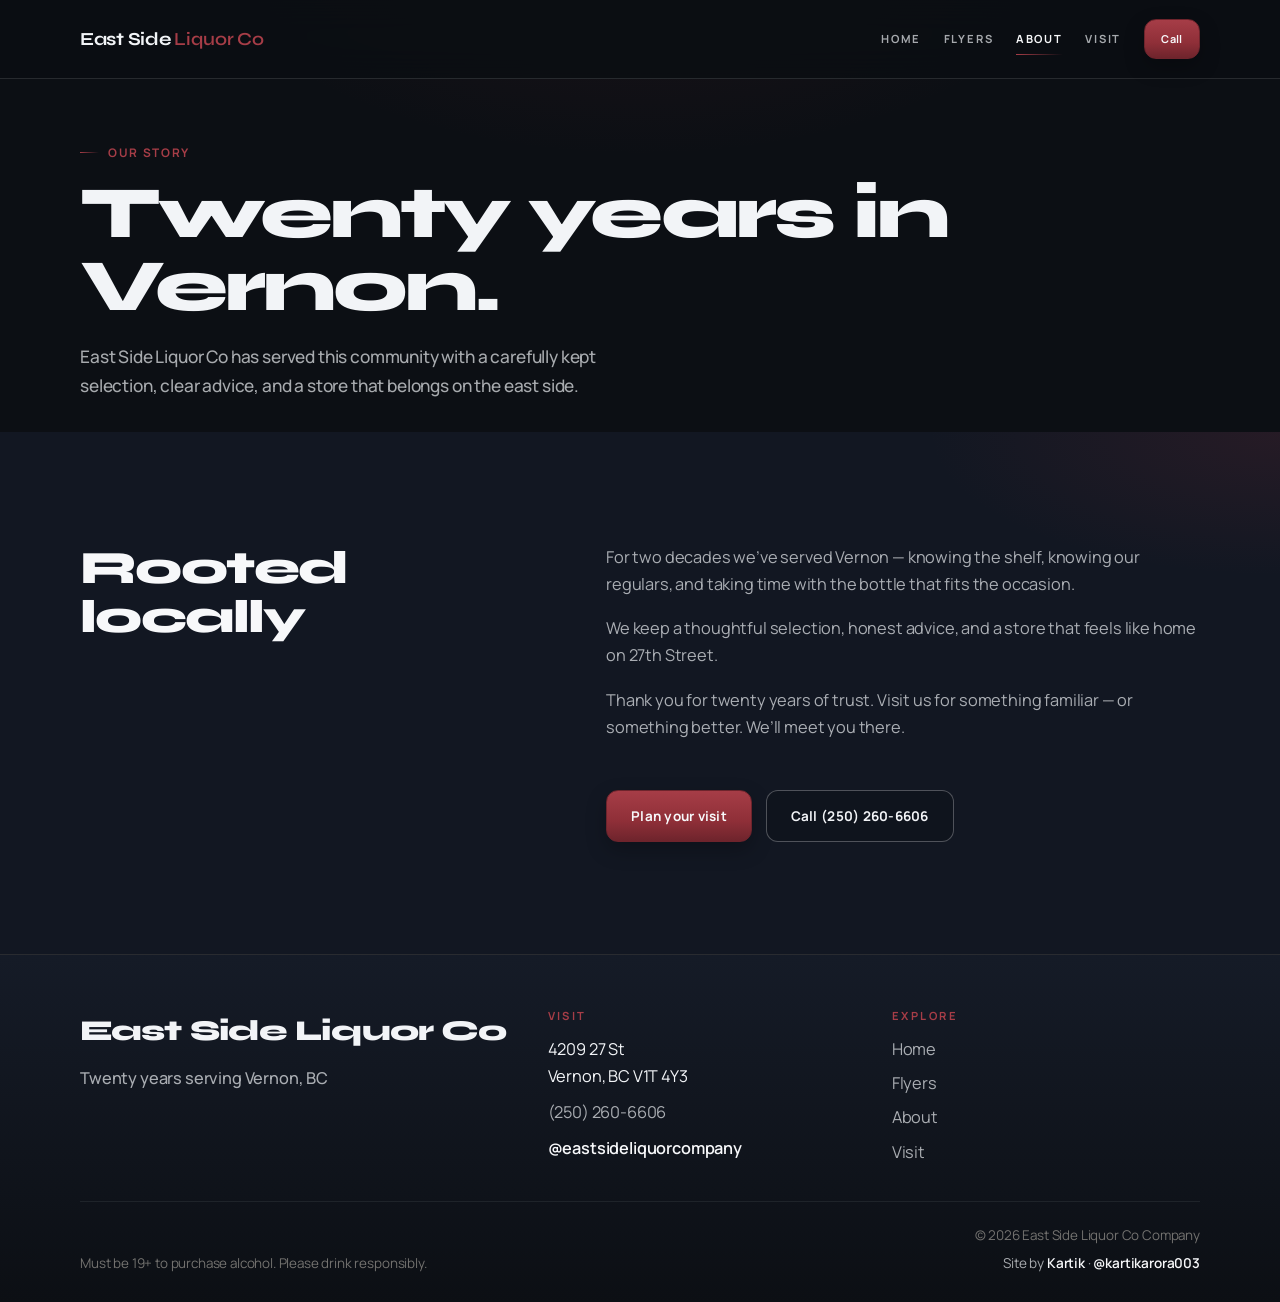
==== commit 66d7bd8b: "new update" ====
--- a/about.html
+++ b/about.html
@@ -117,7 +117,7 @@
           </div>
         </div>
         <div class="container footer-bottom">
-          <p>Must be 21+ to purchase alcohol. Please drink responsibly.</p>
+          <p>Must be 19+ to purchase alcohol. Please drink responsibly.</p>
           <div class="footer-meta">
             <p>© 2026 East Side Liquor Co Company</p>
             <p class="site-credit">
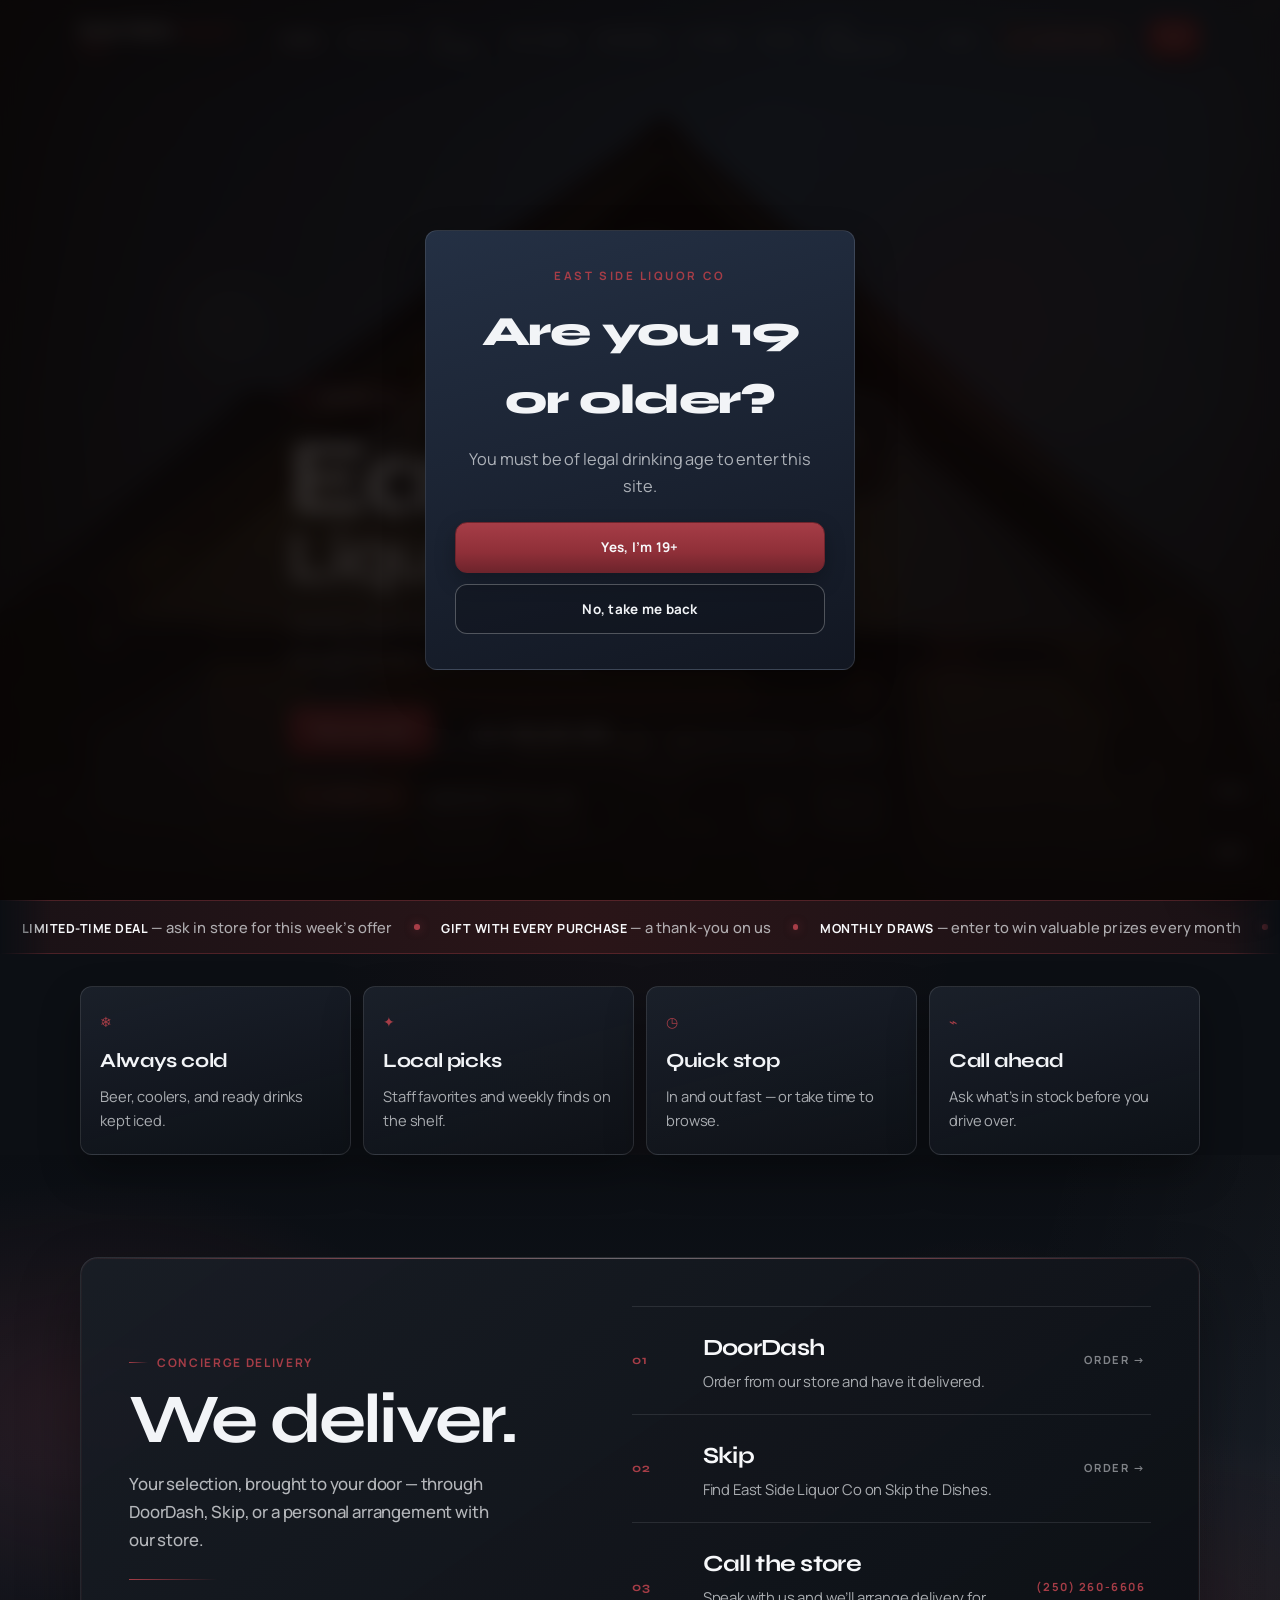
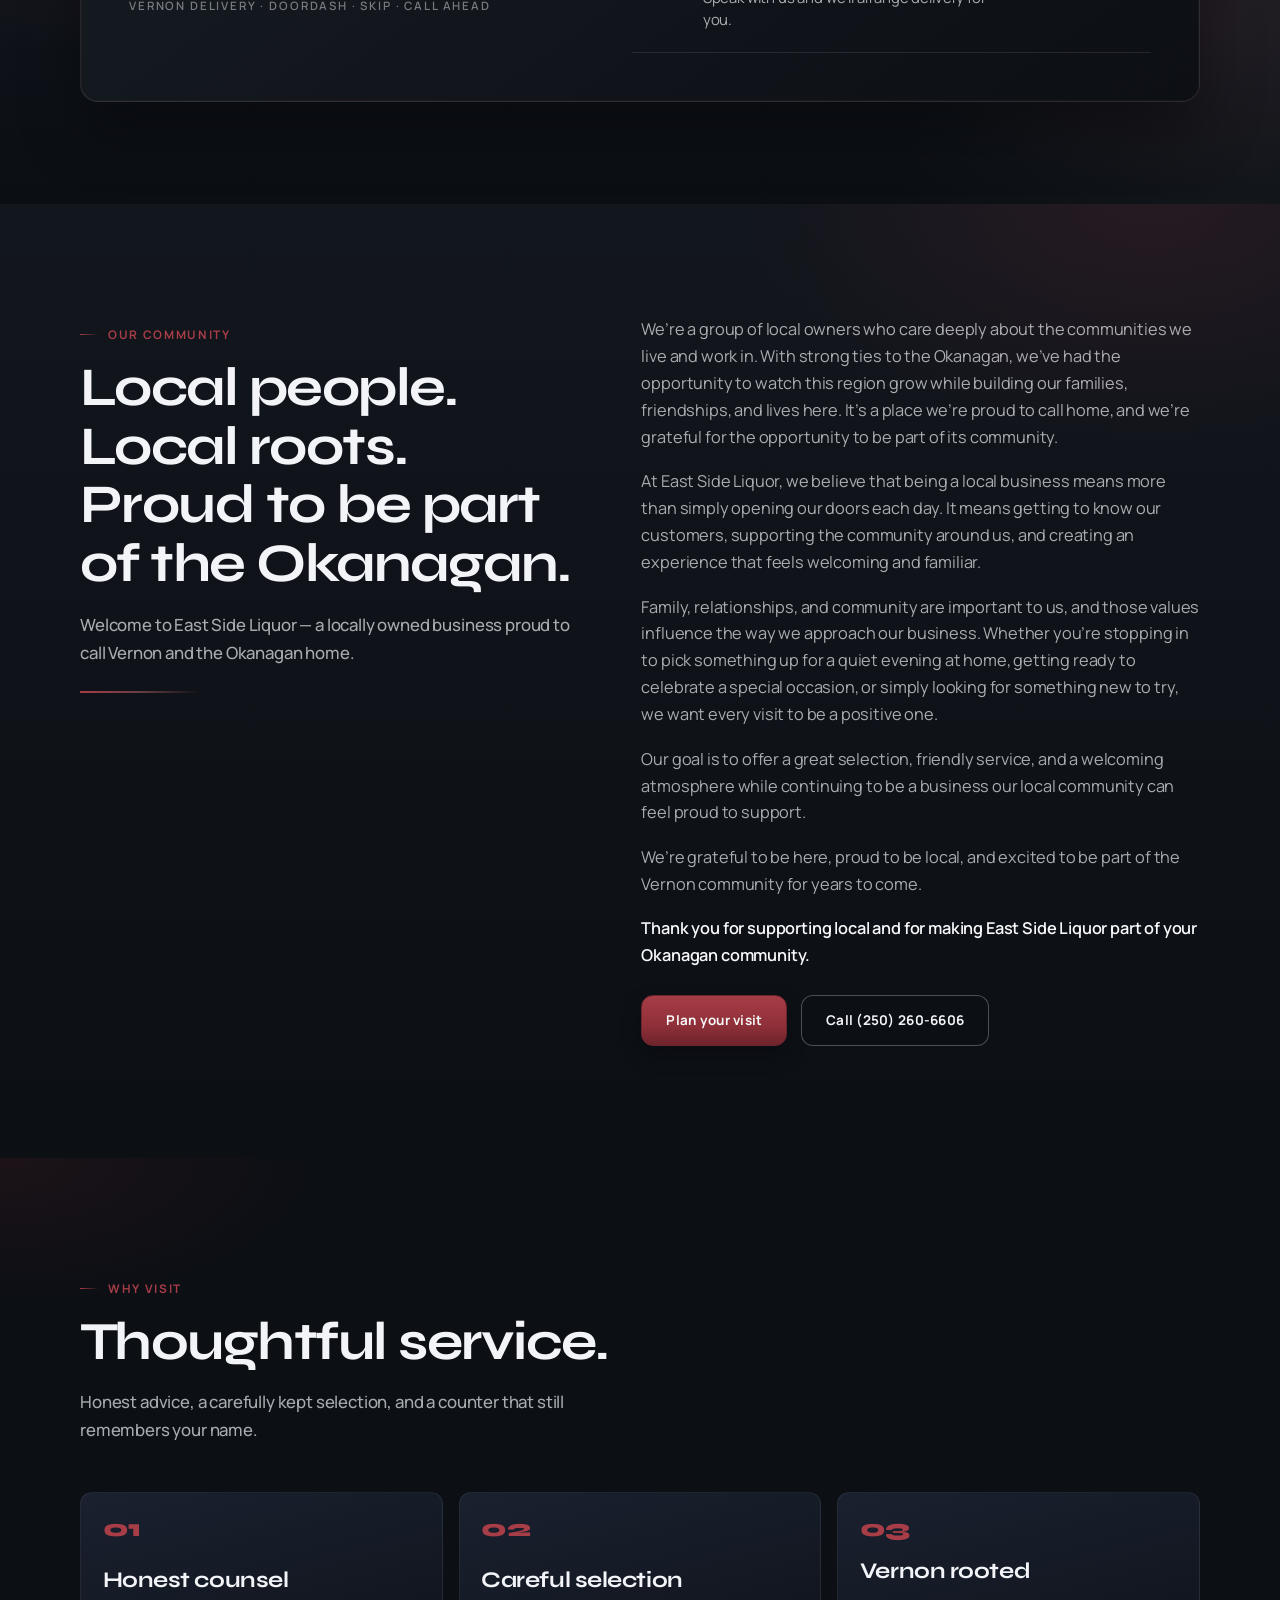
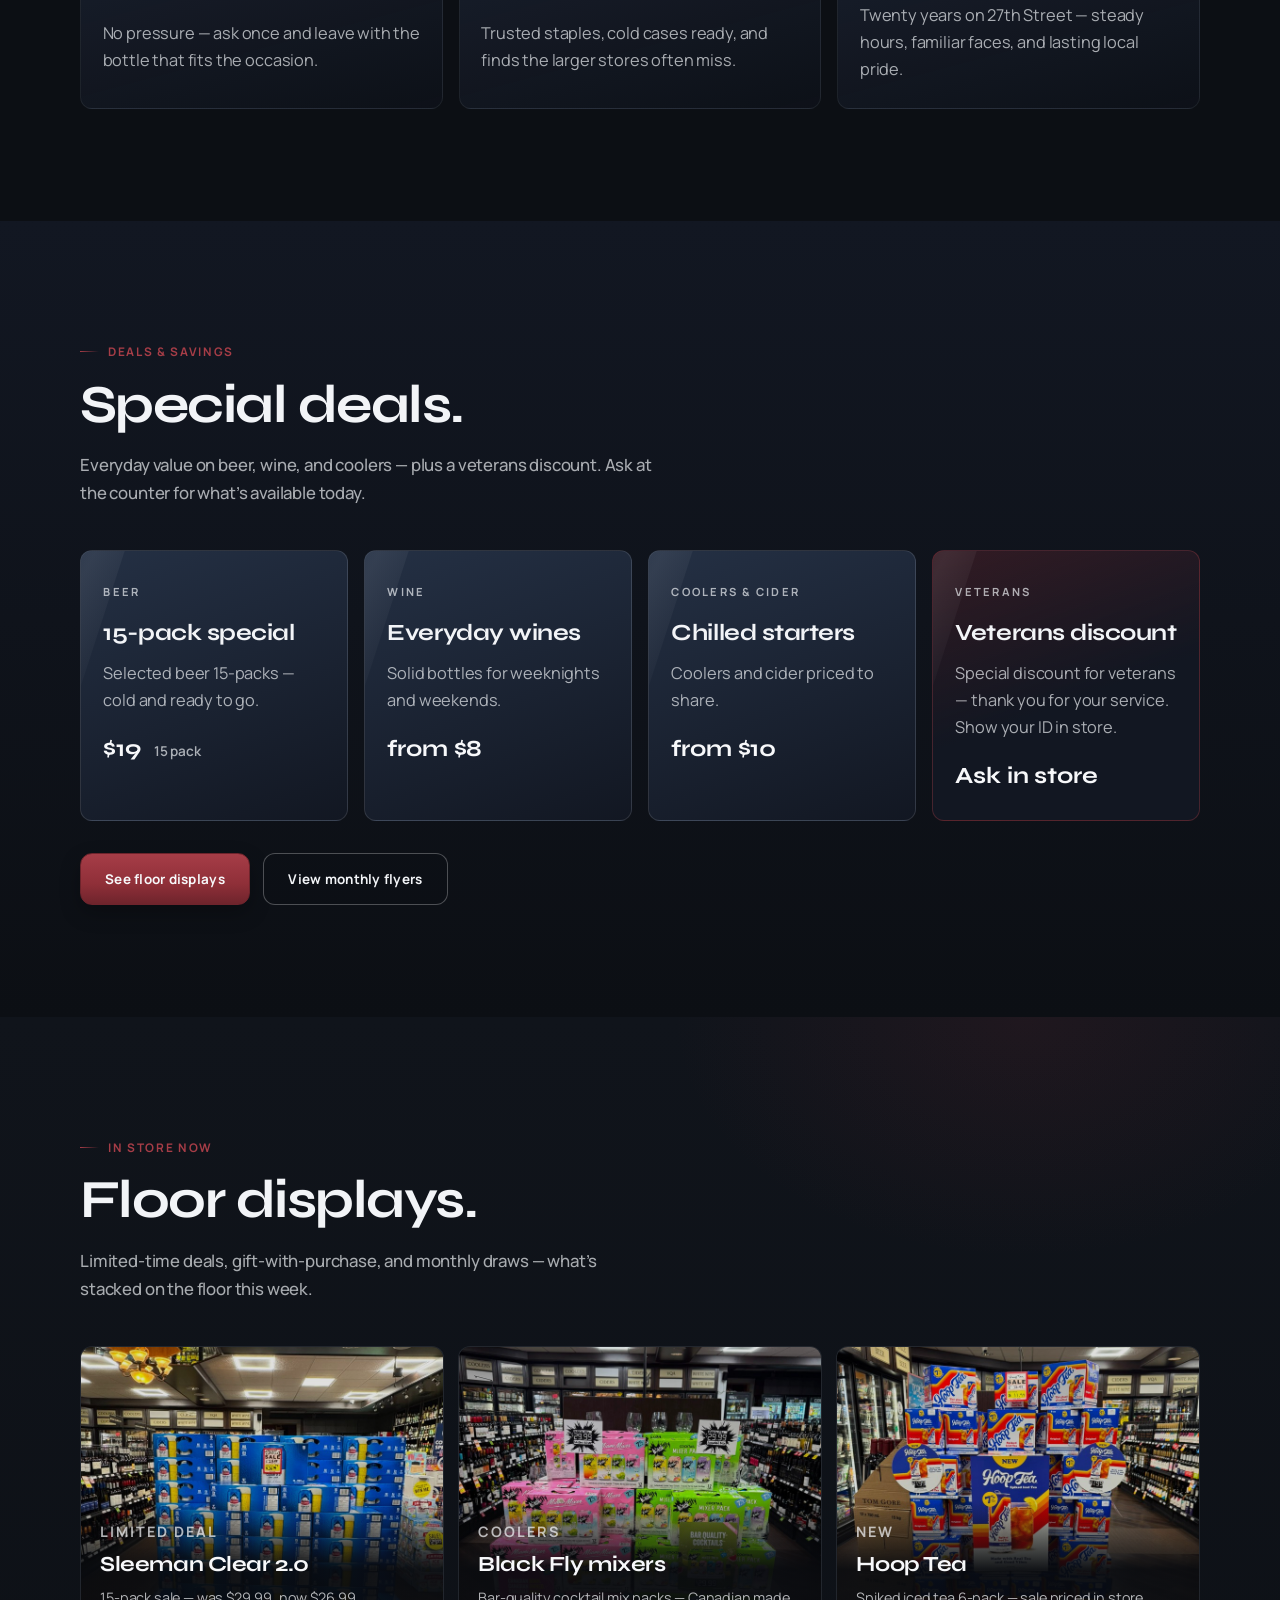
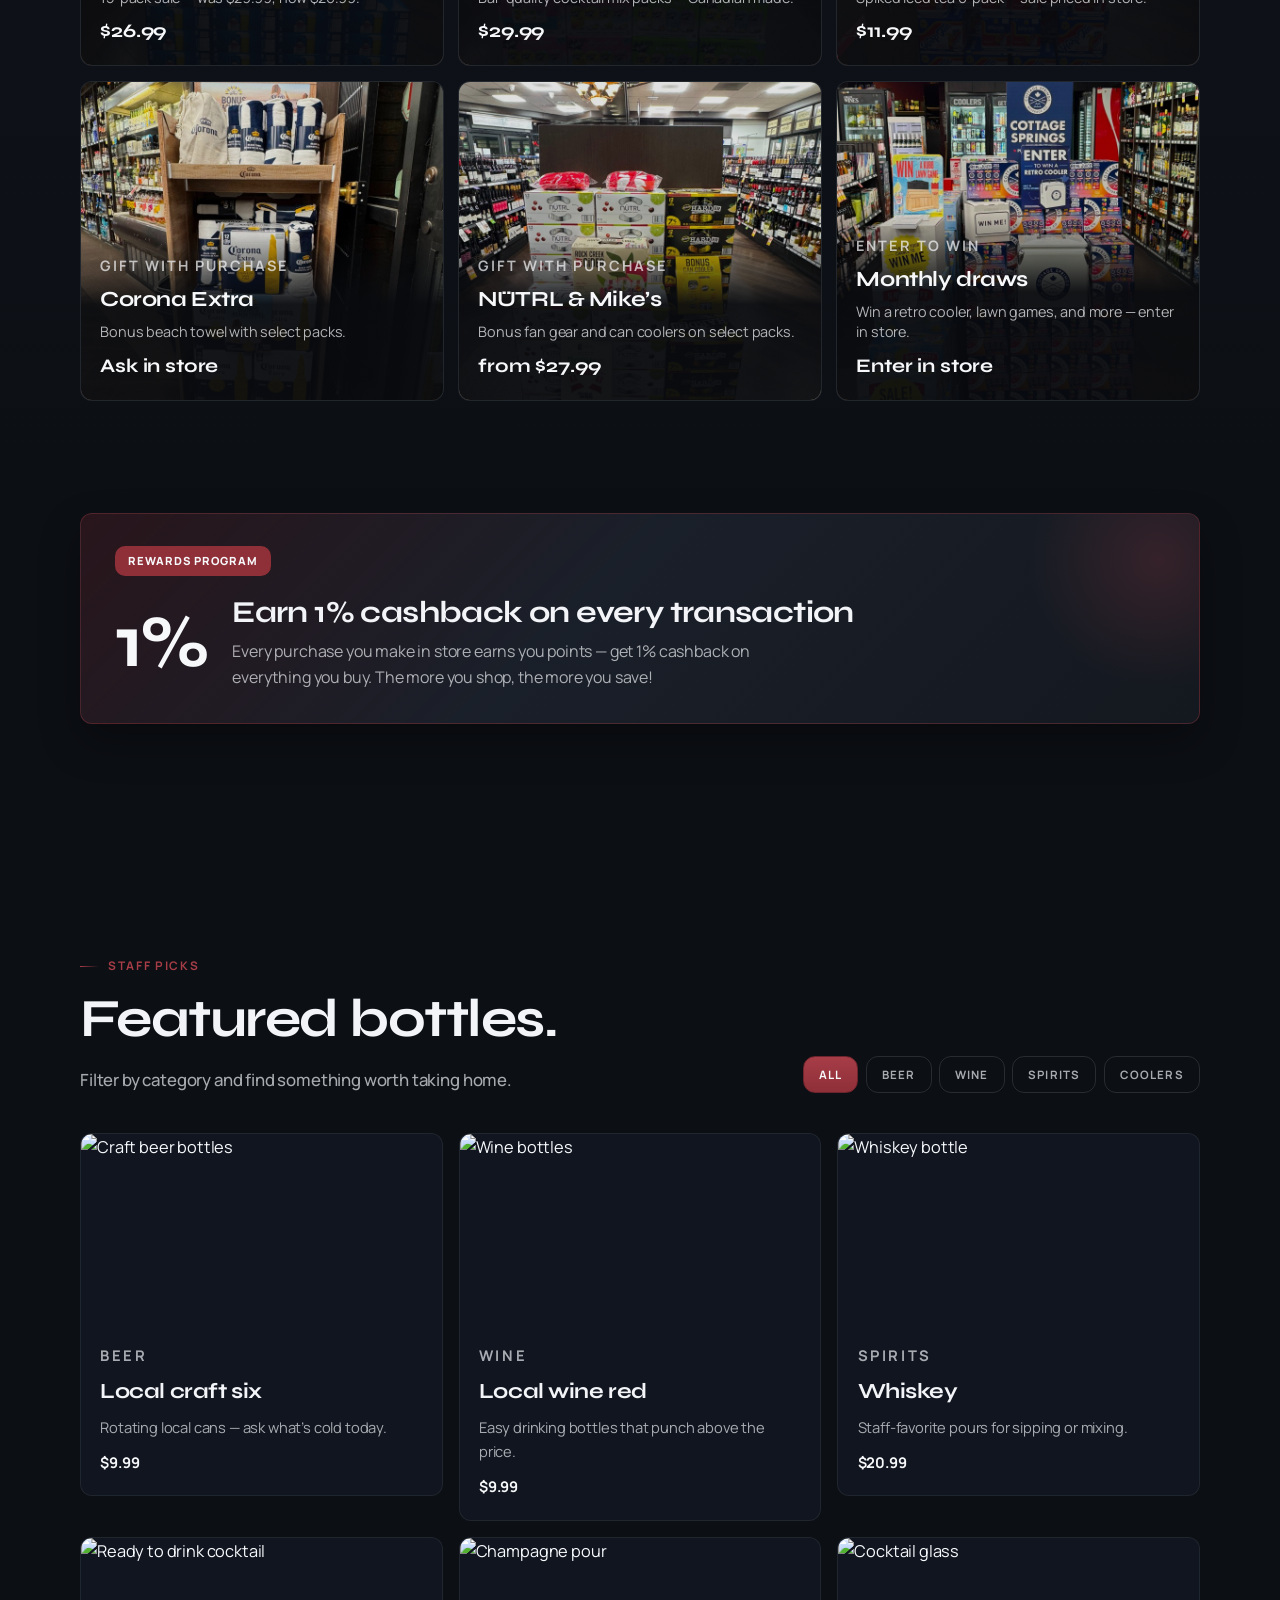
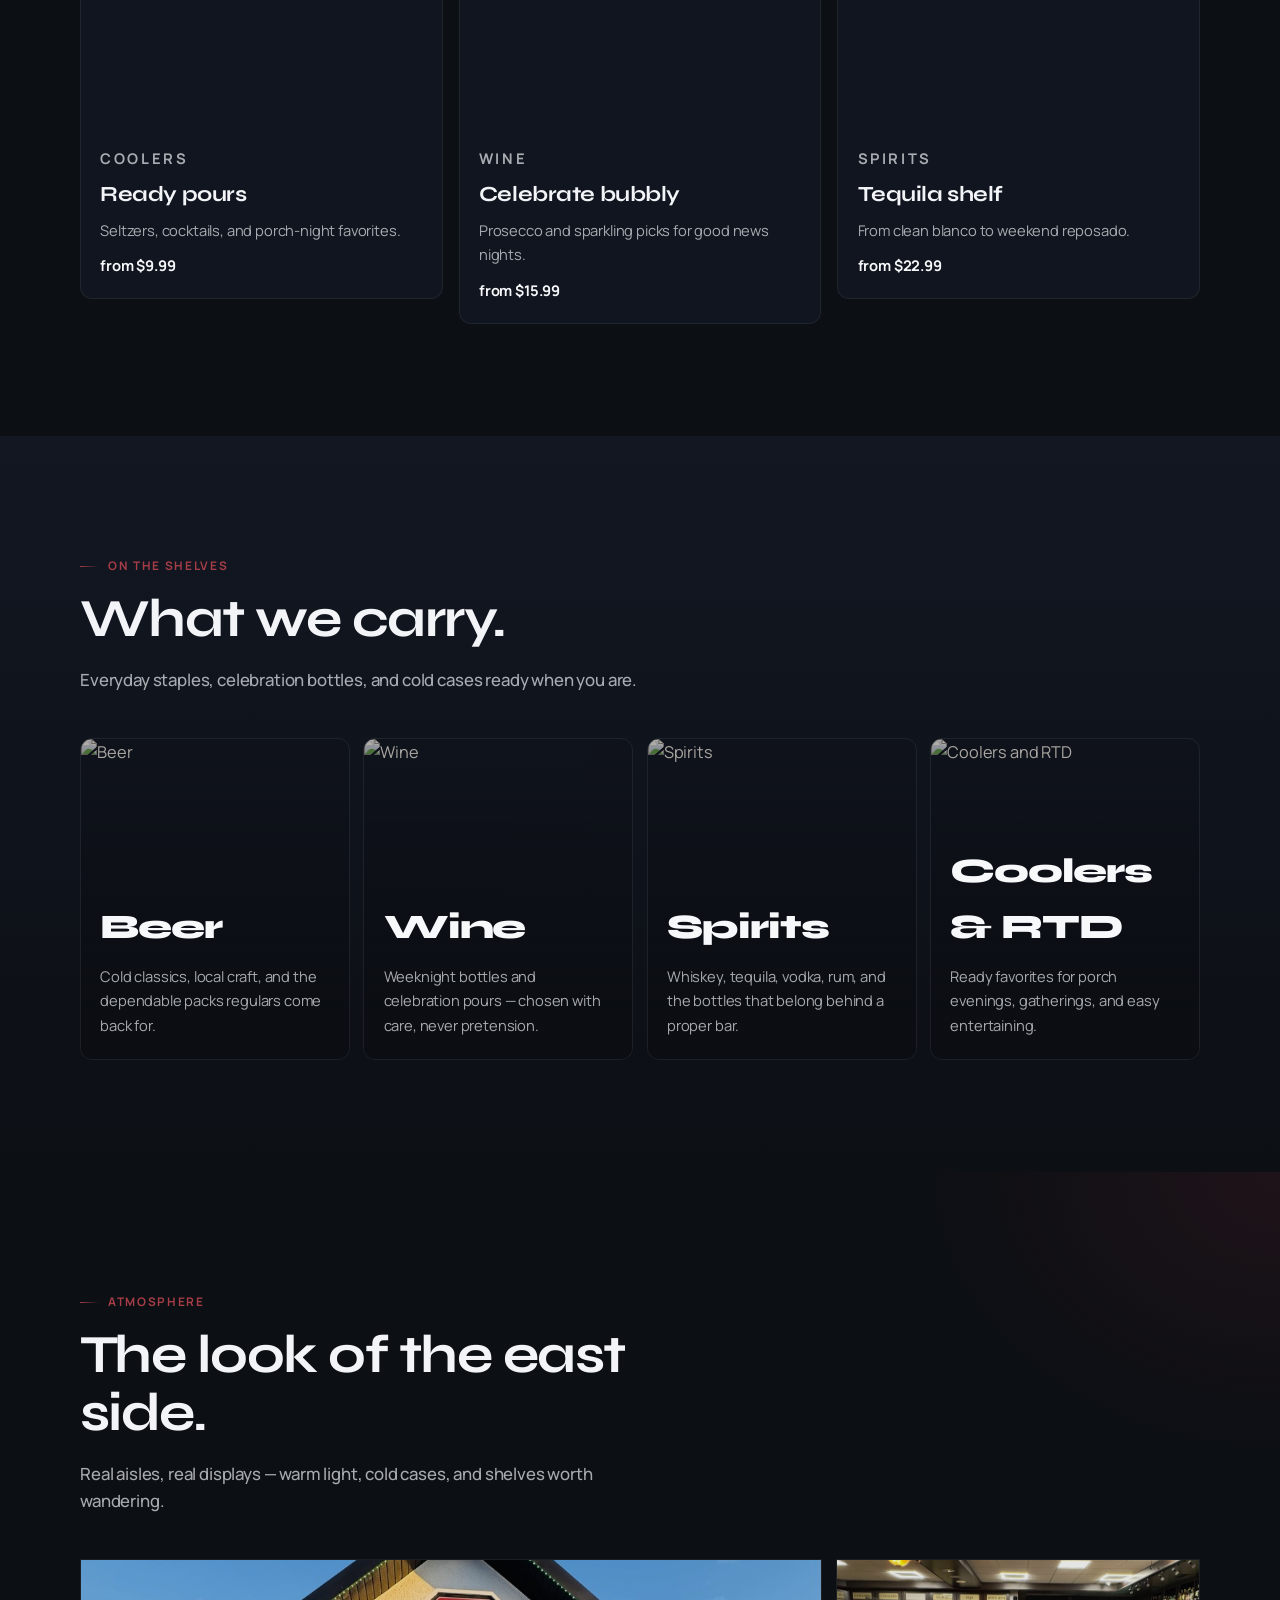
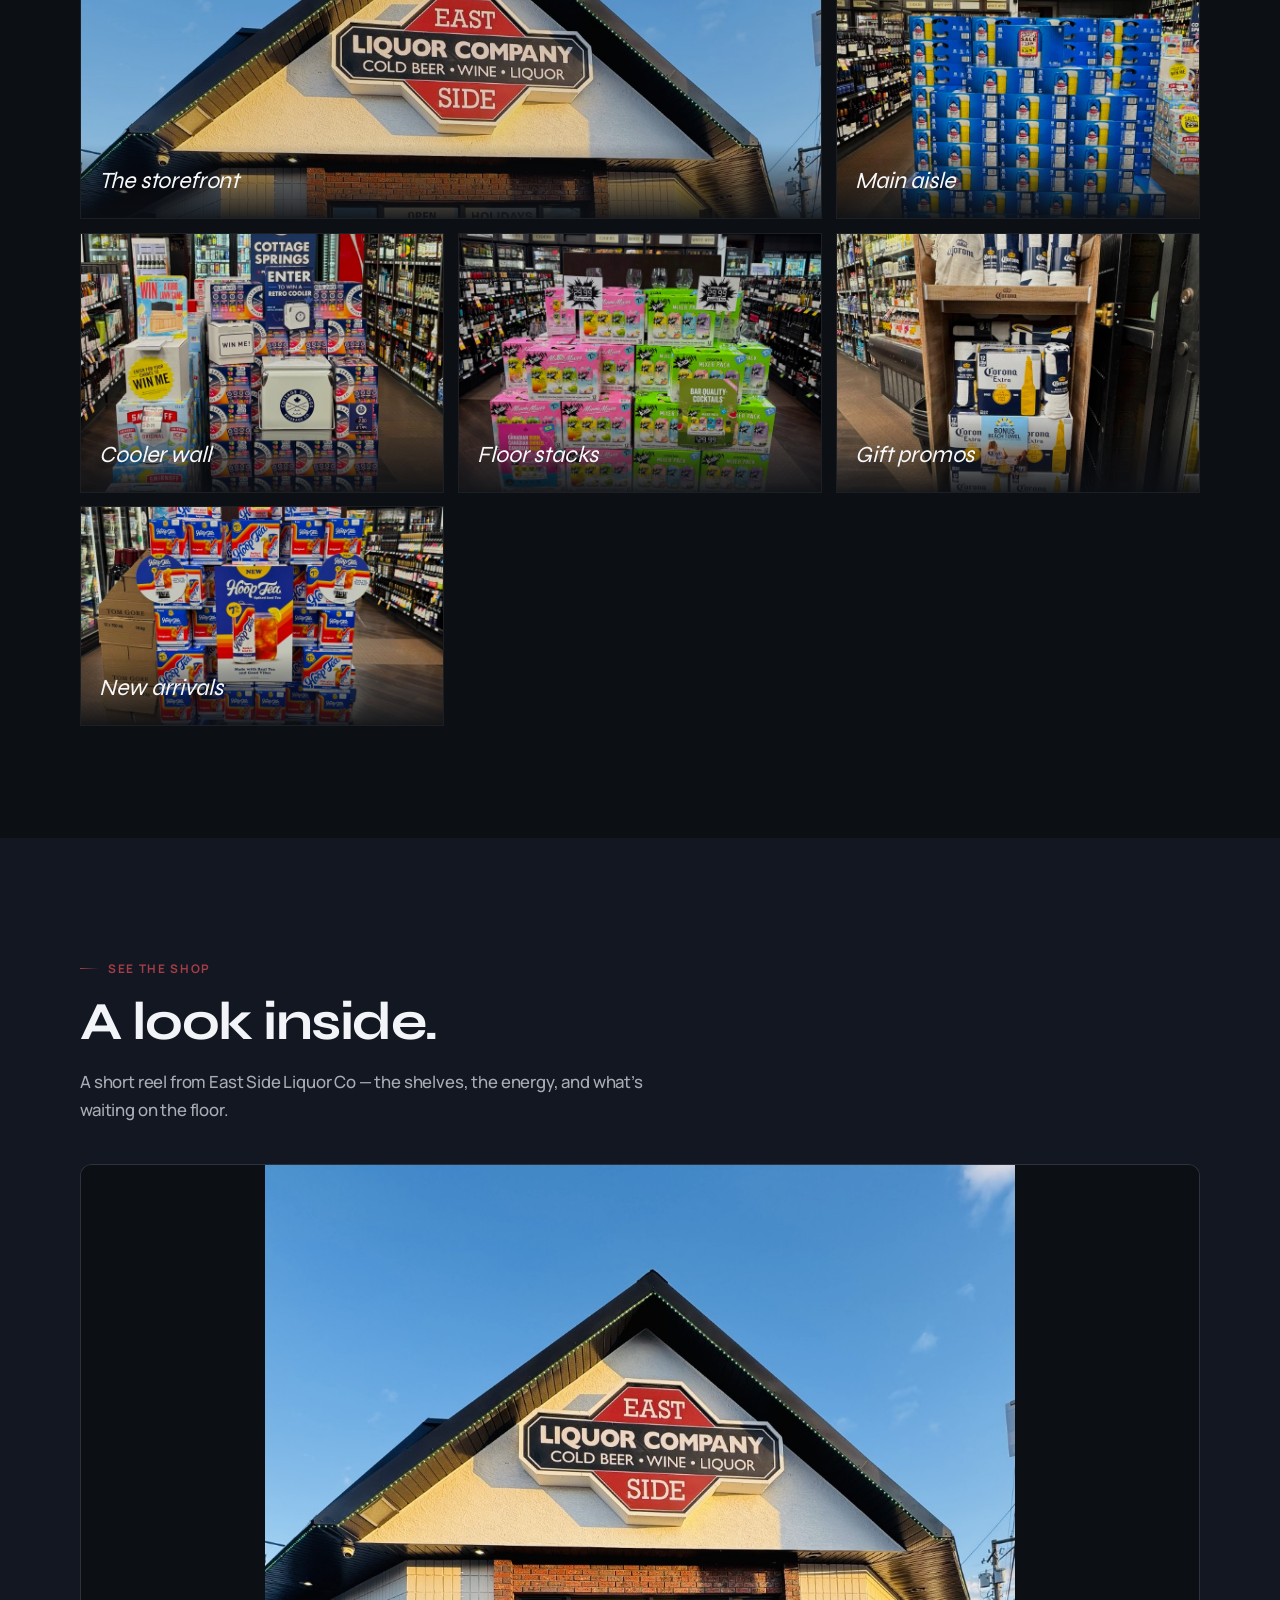
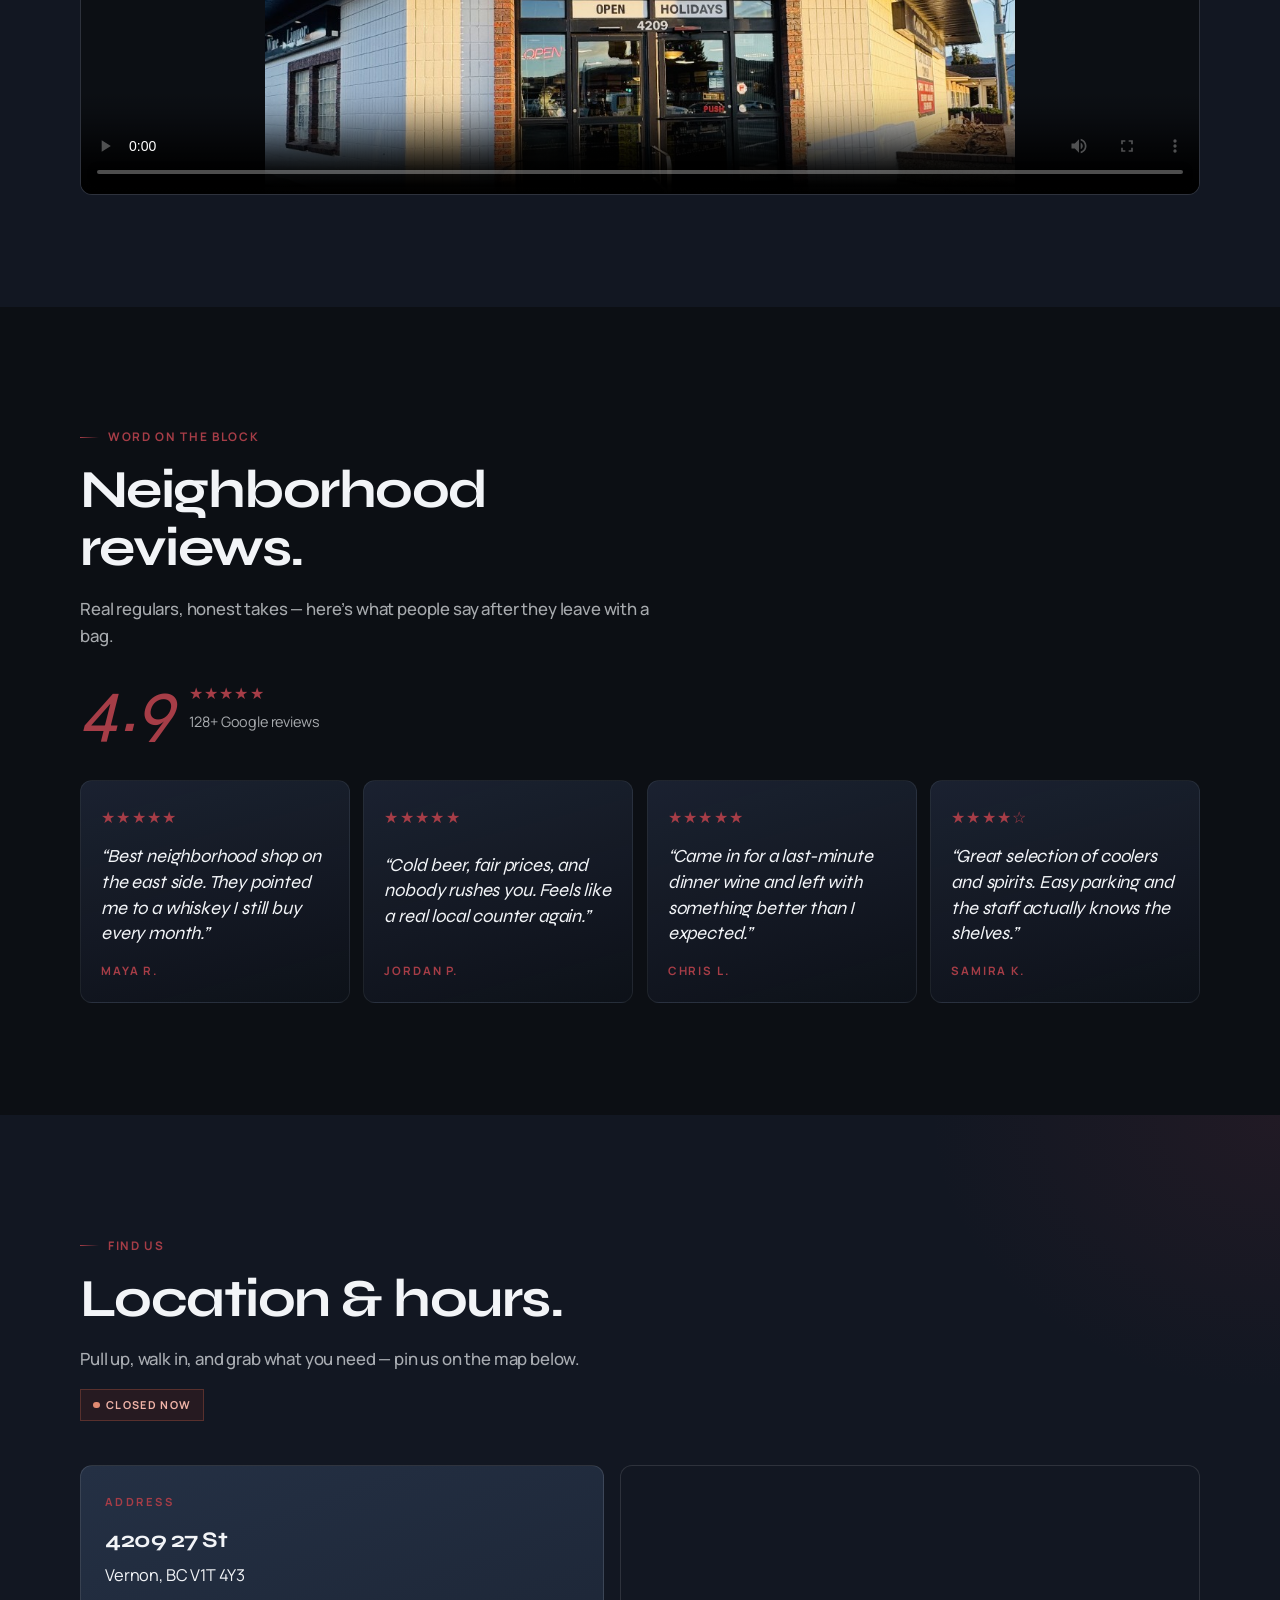
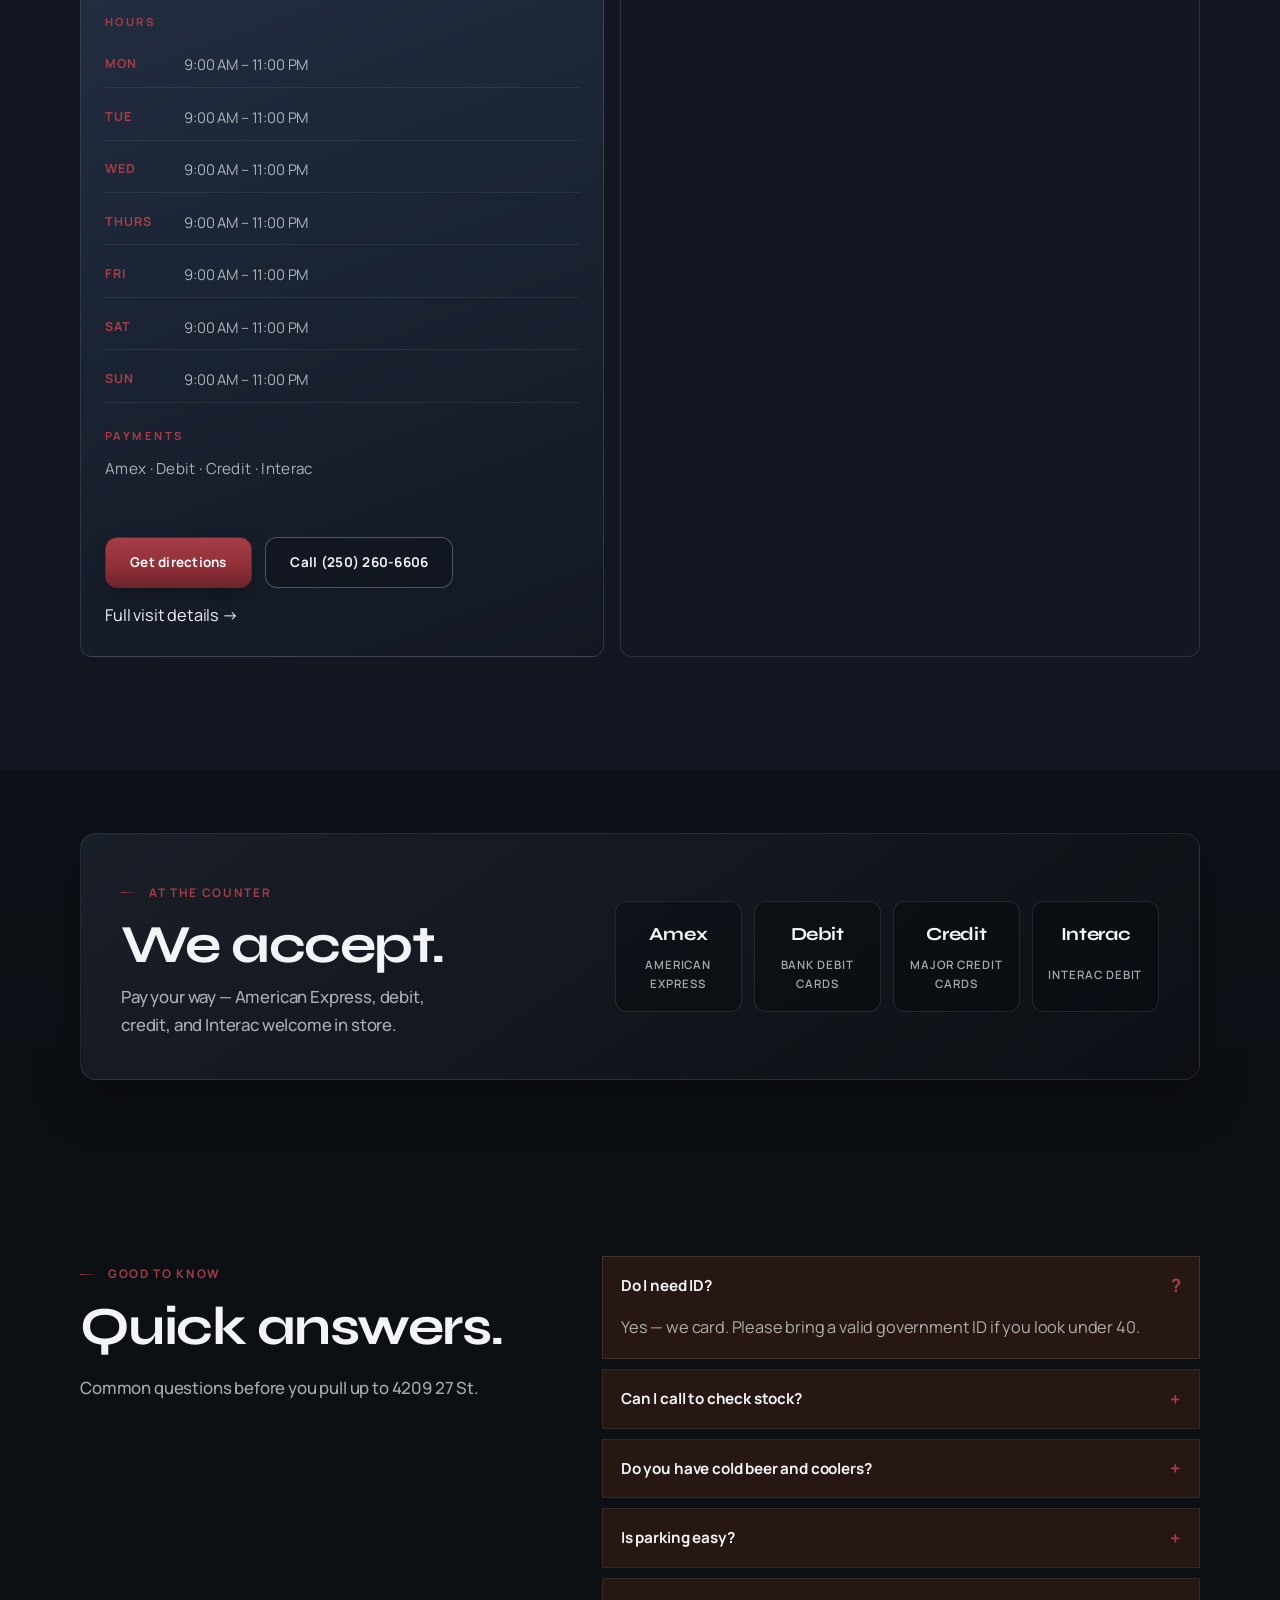
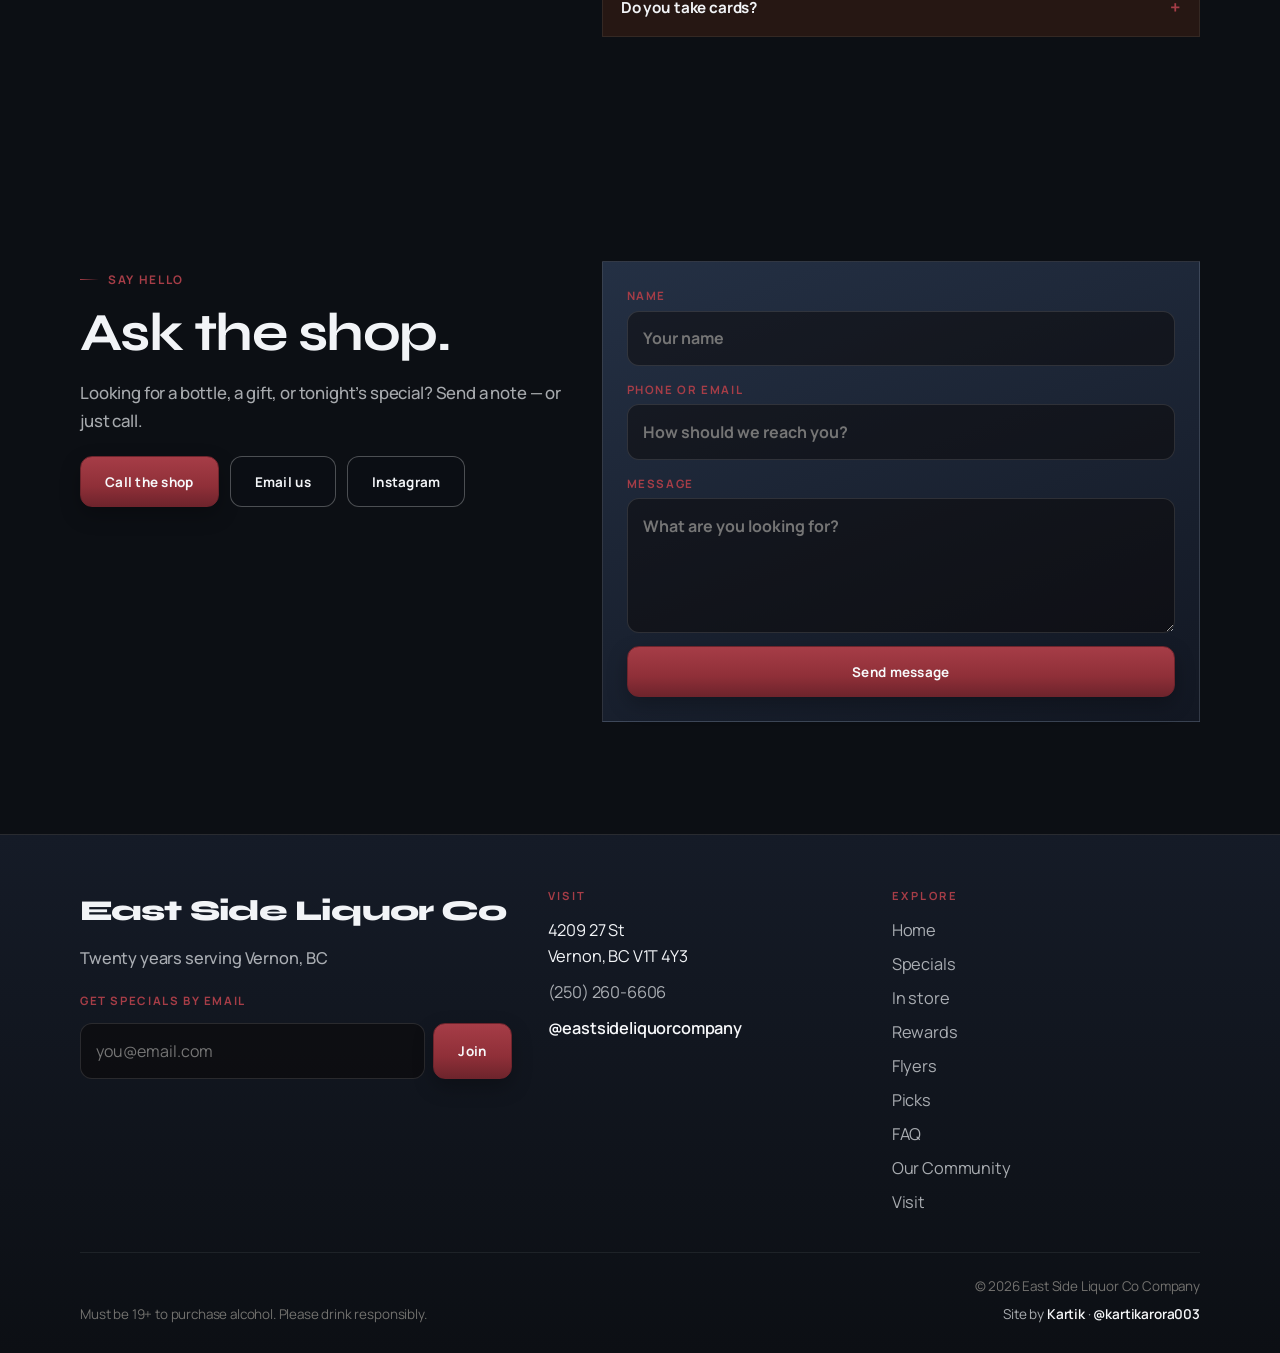
==== commit 6a955599: "last update" ====
--- a/about.html
+++ b/about.html
@@ -2,144 +2,14 @@
 <html lang="en">
   <head>
     <meta charset="UTF-8" />
-    <meta
-      name="viewport"
-      content="width=device-width, initial-scale=1, viewport-fit=cover"
-    />
-    <meta name="theme-color" content="#0c0f14" />
-    <title>About | East Side Liquor Co</title>
-    <meta
-      name="description"
-      content="Meet East Side Liquor Co — a neighborhood bottle shop with sharp shelves and honest advice."
-    />
-    <link rel="stylesheet" href="css/styles.css" />
+    <meta http-equiv="refresh" content="0; url=index.html#community" />
+    <link rel="canonical" href="index.html#community" />
+    <title>Our Community | East Side Liquor Co</title>
+    <script>
+      location.replace("index.html#community");
+    </script>
   </head>
   <body>
-    <div class="site-shell">
-      <header class="header" data-header>
-        <div class="container header-inner">
-          <a class="brand" href="index.html" aria-label="East Side Liquor Co"
-            >East Side <span>Liquor Co</span></a
-          >
-          <nav class="nav nav-desktop" aria-label="Primary">
-            <a class="nav-link" href="index.html">Home</a>
-            <a class="nav-link" href="flyers.html">Flyers</a>
-            <a class="nav-link is-active" href="about.html">About</a>
-            <a class="nav-link" href="visit.html">Visit</a>
-            <a class="btn btn-primary" href="tel:+12502606606">Call</a>
-          </nav>
-          <button
-            class="menu-btn"
-            type="button"
-            data-menu-btn
-            aria-expanded="false"
-            aria-controls="mobile-nav"
-            aria-label="Open menu"
-          >
-            <span></span>
-          </button>
-        </div>
-        <div class="container mobile-panel" id="mobile-nav" data-mobile-panel>
-          <a class="nav-link" href="index.html">Home</a>
-          <a class="nav-link" href="flyers.html">Flyers</a>
-          <a class="nav-link is-active" href="about.html">About</a>
-          <a class="nav-link" href="visit.html">Visit</a>
-          <a class="btn btn-primary" href="tel:+12502606606">Call (250) 260-6606</a>
-        </div>
-      </header>
-
-      <main class="site-main">
-        <section class="container page-hero">
-          <div class="reveal">
-            <span class="section-label">Our Story</span>
-            <h1 class="page-title">Twenty years in Vernon.</h1>
-            <p class="page-lead">
-              East Side Liquor Co has served this community with a carefully kept selection, clear
-              advice, and a store that belongs on the east side.
-            </p>
-          </div>
-        </section>
-
-        <section class="section story">
-          <div class="container story-grid">
-            <div class="reveal">
-              <h2 class="story-title">Rooted locally</h2>
-            </div>
-            <div class="story-copy reveal">
-              <p>
-                For two decades we’ve served Vernon — knowing the shelf, knowing our regulars, and
-                taking time with the bottle that fits the occasion.
-              </p>
-              <p>
-                We keep a thoughtful selection, honest advice, and a store that feels like home on
-                27th Street.
-              </p>
-              <p>
-                Thank you for twenty years of trust. Visit us for something familiar — or something
-                better. We’ll meet you there.
-              </p>
-              <div class="ctas">
-                <a class="btn btn-primary" href="visit.html">Plan your visit</a>
-                <a class="btn btn-ghost" href="tel:+12502606606">Call (250) 260-6606</a>
-              </div>
-            </div>
-          </div>
-        </section>
-      </main>
-
-      <footer class="footer">
-        <div class="container footer-grid">
-          <div>
-            <p class="footer-brand">East Side Liquor Co</p>
-            <p class="footer-tag">Twenty years serving Vernon, BC</p>
-          </div>
-          <div>
-            <p class="footer-label">Visit</p>
-            <p>4209 27 St</p>
-            <p>Vernon, BC V1T 4Y3</p>
-            <a class="phone" href="tel:+12502606606">(250) 260-6606</a>
-            <a
-              class="social-link"
-              href="https://www.instagram.com/eastsideliquorcompany/"
-              target="_blank"
-              rel="noopener noreferrer"
-              >@eastsideliquorcompany</a
-            >
-          </div>
-          <div>
-            <p class="footer-label">Explore</p>
-            <nav class="footer-links" aria-label="Footer">
-              <a href="index.html">Home</a>
-              <a href="flyers.html">Flyers</a>
-              <a href="about.html">About</a>
-              <a href="visit.html">Visit</a>
-            </nav>
-          </div>
-        </div>
-        <div class="container footer-bottom">
-          <p>Must be 19+ to purchase alcohol. Please drink responsibly.</p>
-          <div class="footer-meta">
-            <p>© 2026 East Side Liquor Co Company</p>
-            <p class="site-credit">
-              Site by
-              <a
-                href="https://www.instagram.com/kartikarora003/"
-                target="_blank"
-                rel="noopener noreferrer"
-                >Kartik</a
-              >
-              ·
-              <a
-                href="https://www.instagram.com/kartikarora003/"
-                target="_blank"
-                rel="noopener noreferrer"
-                >@kartikarora003</a
-              >
-            </p>
-          </div>
-        </div>
-      </footer>
-    </div>
-    <script src="js/main.js"></script>
+    <p><a href="index.html#community">Continue to Our Community</a></p>
   </body>
 </html>
